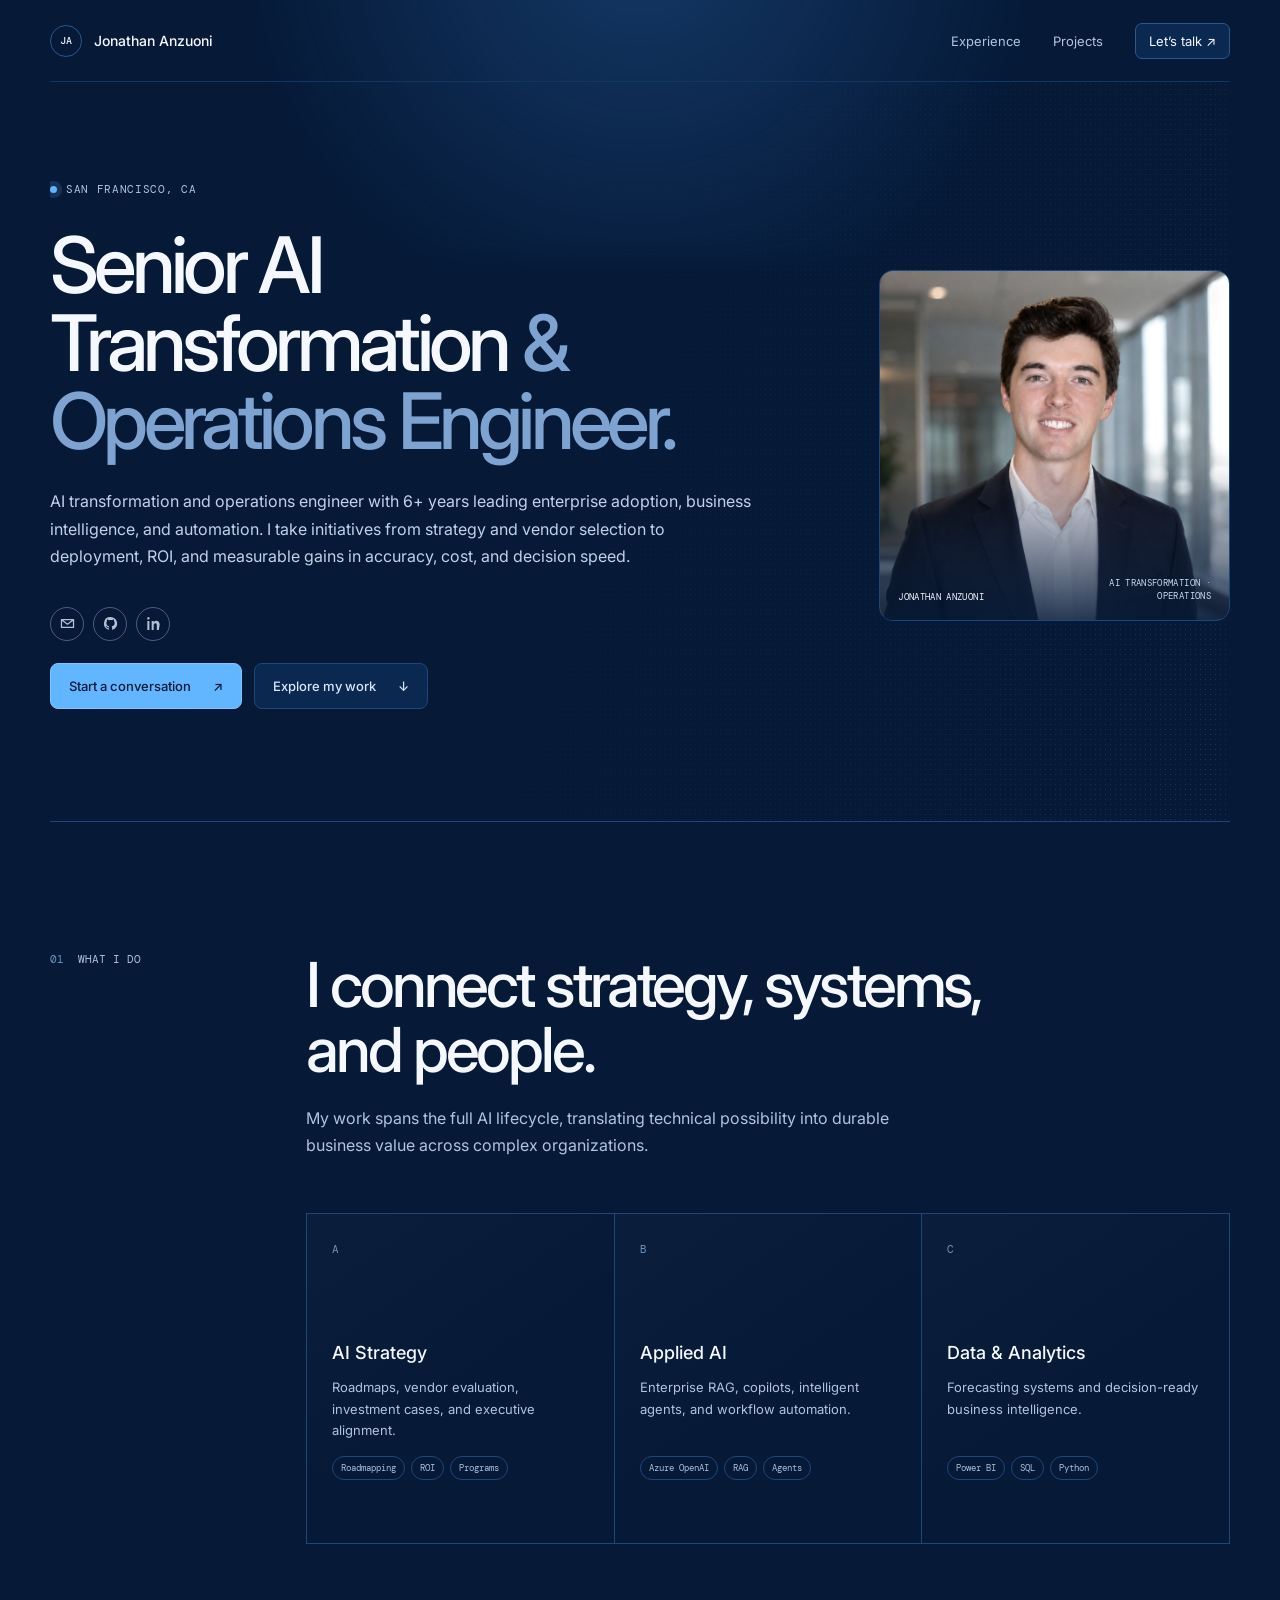
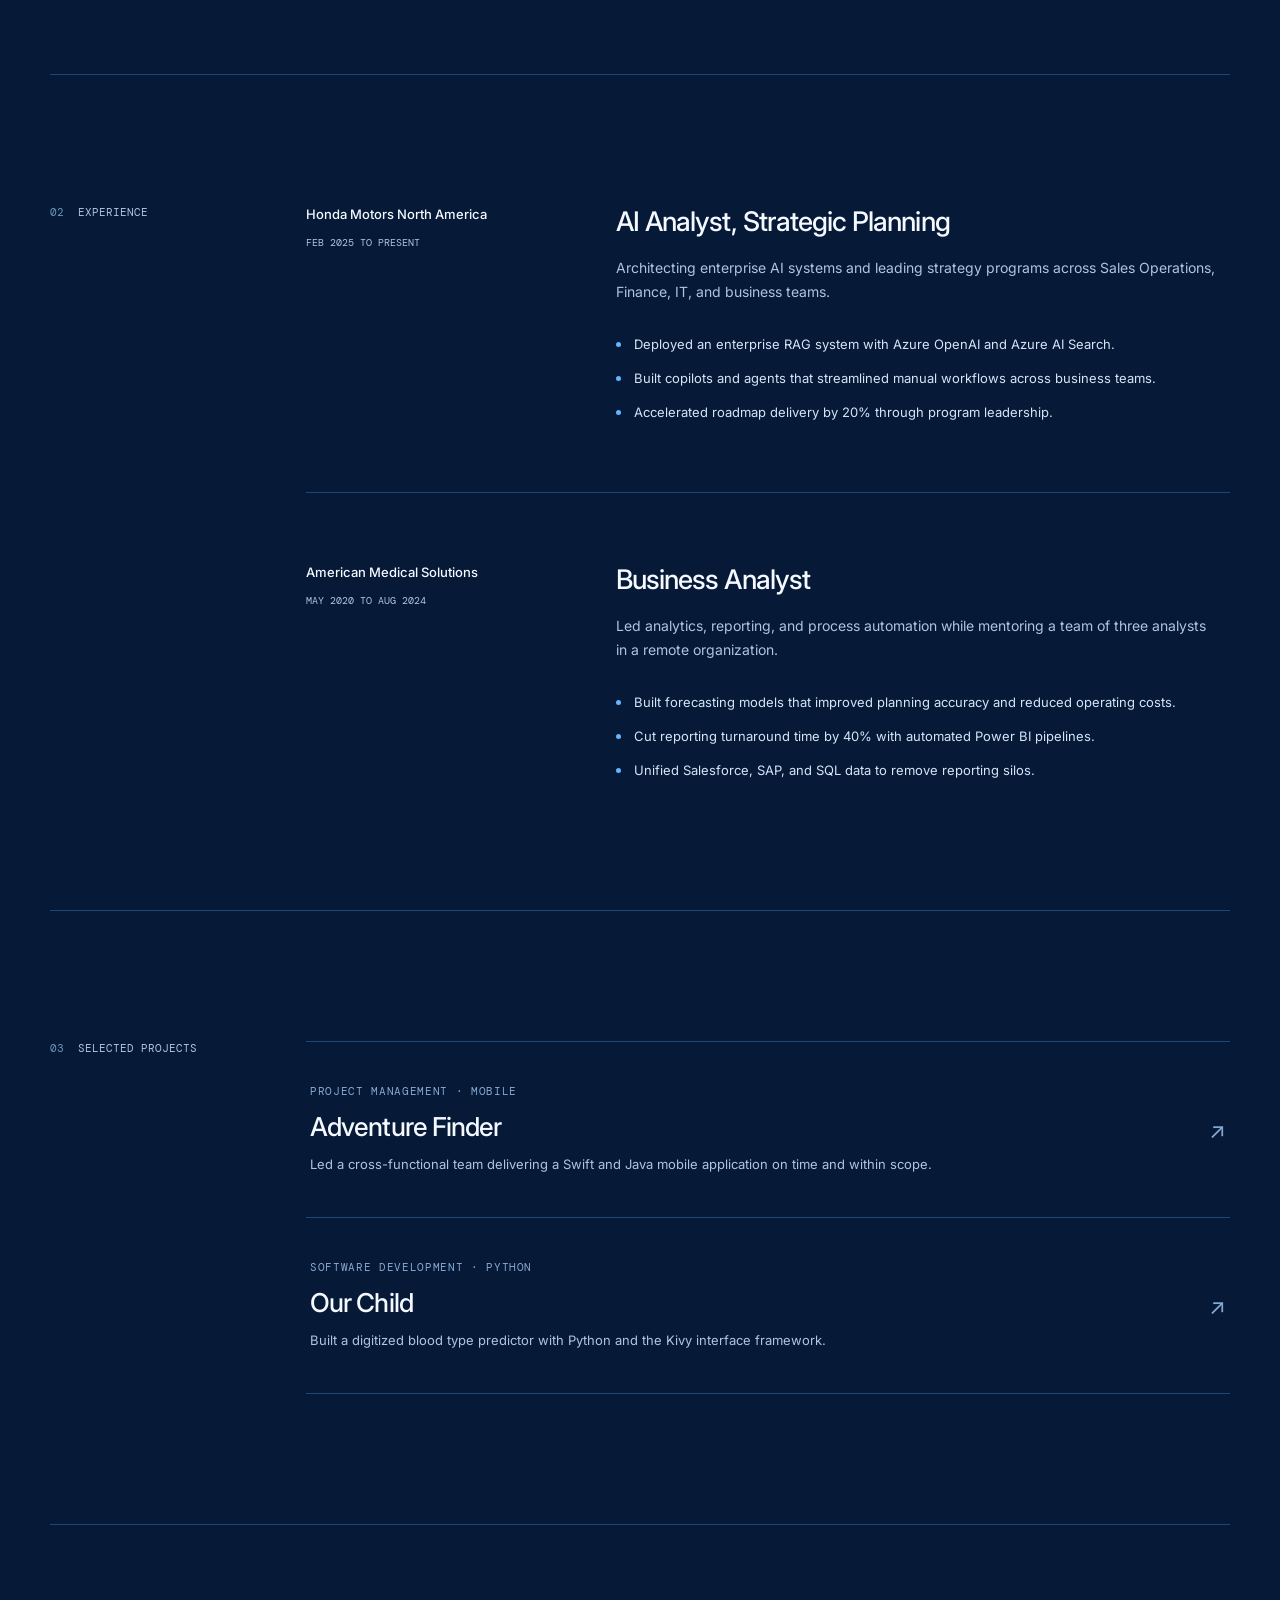
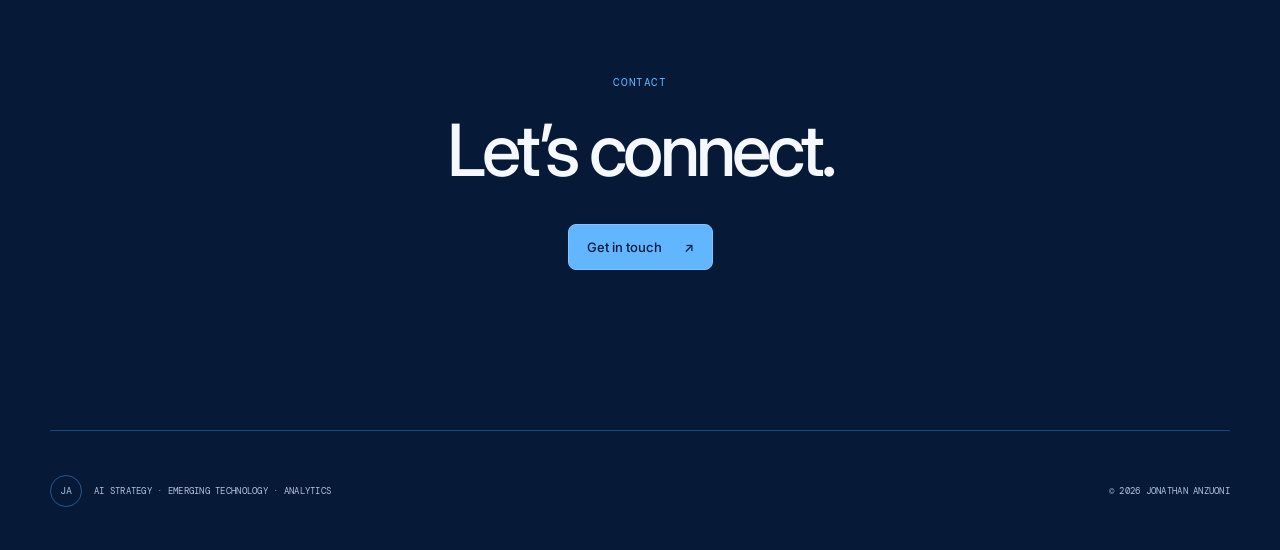
==== index.html @ 7c07b476 "Refine hero social link styling" ====
<!doctype html>
<html lang="en">
  <head>
    <meta charset="UTF-8" />
    <meta name="viewport" content="width=device-width, initial-scale=1.0" />
    <meta
      name="description"
      content="Jonathan Anzuoni is a Senior AI Transformation &amp; Operations Engineer driving enterprise AI adoption, business intelligence, and automation."
    />
    <meta name="theme-color" content="#061a38" />
    <meta property="og:title" content="Jonathan Anzuoni | AI Strategy &amp; Emerging Technology" />
    <meta
      property="og:description"
      content="Enterprise AI transformation, business intelligence, and automation leadership."
    />
    <meta property="og:type" content="website" />
    <title>Jonathan Anzuoni | AI Strategy &amp; Emerging Technology</title>
    <link rel="preconnect" href="https://fonts.googleapis.com" />
    <link rel="preconnect" href="https://fonts.gstatic.com" crossorigin />
    <link
      href="https://fonts.googleapis.com/css2?family=DM+Mono:wght@400;500&amp;family=Inter:wght@400;500;600&amp;display=swap"
      rel="stylesheet"
    />
    <link rel="stylesheet" href="styles.css" />
  </head>
  <body>
    <div class="page-glow" aria-hidden="true"></div>

    <header class="site-header">
      <a class="brand" href="#top" aria-label="Jonathan Anzuoni, home">
        <span class="brand-mark">JA</span>
        <span>Jonathan Anzuoni</span>
      </a>
      <nav aria-label="Primary navigation">
        <a href="#work">Experience</a>
        <a href="#projects">Projects</a>
        <a class="nav-cta" href="mailto:janzuoni1@gmail.com">Let’s talk <span>↗</span></a>
      </nav>
    </header>

    <main id="top">
      <section class="hero">
        <div class="hero-layout">
          <div class="hero-content">
            <div class="eyebrow">
              <span class="status-dot"></span>
              San Francisco, CA
            </div>
            <h1>Senior AI Transformation <span>&amp; Operations Engineer.</span></h1>
            <p class="hero-copy">
              AI transformation and operations engineer with 6+ years leading
              enterprise adoption, business intelligence, and automation. I take
              initiatives from strategy and vendor selection to deployment, ROI,
              and measurable gains in accuracy, cost, and decision speed.
            </p>
            <div class="hero-socials" aria-label="Contact and social links">
              <a href="mailto:janzuoni1@gmail.com" aria-label="Email Jonathan Anzuoni">
                <svg viewBox="0 0 24 24" aria-hidden="true"><path d="M3.5 6.5h17v11h-17zM4 7l8 6 8-6" /></svg>
              </a>
              <a href="https://github.com/sf9393" target="_blank" rel="noreferrer" aria-label="Jonathan Anzuoni on GitHub">
                <svg viewBox="0 0 24 24" aria-hidden="true"><path d="M12 2.8a9.2 9.2 0 0 0-2.9 17.93c.46.08.63-.2.63-.45v-1.76c-2.57.56-3.11-1.09-3.11-1.09-.42-1.07-1.03-1.35-1.03-1.35-.84-.58.06-.57.06-.57.93.07 1.42.96 1.42.96.83 1.42 2.17 1.01 2.7.77.08-.6.32-1.01.59-1.24-2.05-.23-4.21-1.03-4.21-4.57 0-1.01.36-1.84.95-2.49-.1-.23-.41-1.18.09-2.46 0 0 .77-.25 2.53.95A8.8 8.8 0 0 1 12 7.16c.78 0 1.56.1 2.29.31 1.75-1.2 2.52-.95 2.52-.95.5 1.28.19 2.23.1 2.46.59.65.94 1.48.94 2.49 0 3.55-2.16 4.33-4.22 4.56.33.29.63.86.63 1.74v2.58c0 .25.16.54.64.45A9.2 9.2 0 0 0 12 2.8Z" /></svg>
              </a>
              <a href="https://www.linkedin.com/in/jonathan-anzuoni" target="_blank" rel="noreferrer" aria-label="Jonathan Anzuoni on LinkedIn">
                <svg viewBox="0 0 24 24" aria-hidden="true"><path d="M6.2 8.4H3.3V21h2.9V8.4ZM4.75 3A1.75 1.75 0 1 0 4.8 6.5 1.75 1.75 0 0 0 4.75 3ZM20.7 13.78c0-3.8-2.02-5.57-4.72-5.57-2.18 0-3.16 1.2-3.7 2.04V8.4H9.4V21h2.88v-6.24c0-1.65.31-3.25 2.36-3.25 2.02 0 2.05 1.89 2.05 3.36V21h2.89l1.12-7.22Z" /></svg>
              </a>
            </div>
            <div class="hero-actions">
              <a class="button button-primary" href="mailto:janzuoni1@gmail.com">
                Start a conversation
                <span>↗</span>
              </a>
              <a class="button button-secondary" href="#work">Explore my work <span>↓</span></a>
            </div>
          </div>
          <figure class="hero-portrait">
            <img src="jonathan.png" alt="Jonathan Anzuoni" width="800" height="800" />
            <figcaption>
              <span>Jonathan Anzuoni</span>
              <span>AI Transformation · Operations</span>
            </figcaption>
          </figure>
        </div>
      </section>

      <section class="section capabilities" aria-labelledby="capabilities-title">
        <div class="section-label">
          <span>01</span>
          <p id="capabilities-title">What I do</p>
        </div>
        <div class="section-body">
          <h2>I connect strategy, systems, and people.</h2>
          <p class="section-intro">
            My work spans the full AI lifecycle, translating technical
            possibility into durable business value across complex organizations.
          </p>
          <div class="capability-grid">
            <article class="capability-card">
              <span class="card-index">A</span>
              <h3>AI Strategy</h3>
              <p>Roadmaps, vendor evaluation, investment cases, and executive alignment.</p>
              <div class="tag-row">
                <span>Roadmapping</span><span>ROI</span><span>Programs</span>
              </div>
            </article>
            <article class="capability-card">
              <span class="card-index">B</span>
              <h3>Applied AI</h3>
              <p>Enterprise RAG, copilots, intelligent agents, and workflow automation.</p>
              <div class="tag-row">
                <span>Azure OpenAI</span><span>RAG</span><span>Agents</span>
              </div>
            </article>
            <article class="capability-card">
              <span class="card-index">C</span>
              <h3>Data &amp; Analytics</h3>
              <p>Forecasting systems and decision-ready business intelligence.</p>
              <div class="tag-row">
                <span>Power BI</span><span>SQL</span><span>Python</span>
              </div>
            </article>
          </div>
        </div>
      </section>

      <section class="section experience" id="work" aria-labelledby="experience-title">
        <div class="section-label">
          <span>02</span>
          <p id="experience-title">Experience</p>
        </div>
        <div class="section-body">
          <div class="role">
            <div class="role-meta">
              <p class="company">Honda Motors North America</p>
              <p>Feb 2025 to Present</p>
            </div>
            <div class="role-details">
              <h2>AI Analyst, Strategic Planning</h2>
              <p>
                Architecting enterprise AI systems and leading strategy programs
                across Sales Operations, Finance, IT, and business teams.
              </p>
              <ul>
                <li>Deployed an enterprise RAG system with Azure OpenAI and Azure AI Search.</li>
                <li>Built copilots and agents that streamlined manual workflows across business teams.</li>
                <li>Accelerated roadmap delivery by 20% through program leadership.</li>
              </ul>
            </div>
          </div>
          <div class="role">
            <div class="role-meta">
              <p class="company">American Medical Solutions</p>
              <p>May 2020 to Aug 2024</p>
            </div>
            <div class="role-details">
              <h2>Business Analyst</h2>
              <p>
                Led analytics, reporting, and process automation while mentoring
                a team of three analysts in a remote organization.
              </p>
              <ul>
                <li>Built forecasting models that improved planning accuracy and reduced operating costs.</li>
                <li>Cut reporting turnaround time by 40% with automated Power BI pipelines.</li>
                <li>Unified Salesforce, SAP, and SQL data to remove reporting silos.</li>
              </ul>
            </div>
          </div>
        </div>
      </section>

      <section class="section projects" id="projects" aria-labelledby="projects-title">
        <div class="section-label">
          <span>03</span>
          <p id="projects-title">Selected projects</p>
        </div>
        <div class="section-body">
          <div class="project-list">
            <article class="project">
              <div>
                <p class="mono">Project management · Mobile</p>
                <h2>Adventure Finder</h2>
                <p>Led a cross-functional team delivering a Swift and Java mobile application on time and within scope.</p>
              </div>
              <span class="project-arrow" aria-hidden="true">↗</span>
            </article>
            <article class="project">
              <div>
                <p class="mono">Software development · Python</p>
                <h2>Our Child</h2>
                <p>Built a digitized blood type predictor with Python and the Kivy interface framework.</p>
              </div>
              <span class="project-arrow" aria-hidden="true">↗</span>
            </article>
          </div>
        </div>
      </section>

      <section class="cta-section">
        <p class="mono">Contact</p>
        <h2>Let’s connect.</h2>
        <a class="button button-primary" href="mailto:janzuoni1@gmail.com">
          Get in touch <span>↗</span>
        </a>
      </section>
    </main>

    <footer>
      <div>
        <span class="brand-mark">JA</span>
        <p>AI strategy · Emerging technology · Analytics</p>
      </div>
      <p>© <span id="year"></span> Jonathan Anzuoni</p>
    </footer>

    <script src="script.js"></script>
  </body>
</html>
---- styles.css ----
:root {
  color-scheme: dark;
  --background: #061a38;
  --surface: #0a2348;
  --surface-raised: #0d2b57;
  --line: #1d477b;
  --line-soft: #12365f;
  --text: #f5f9ff;
  --muted: #afc4df;
  --accent: #62b5ff;
  --accent-soft: rgba(98, 181, 255, 0.16);
  --page-width: 1180px;
}

* {
  box-sizing: border-box;
}

html {
  scroll-behavior: smooth;
}

body {
  margin: 0;
  background: var(--background);
  color: var(--text);
  font-family: "Inter", sans-serif;
  -webkit-font-smoothing: antialiased;
}

a {
  color: inherit;
  text-decoration: none;
}

p,
h1,
h2,
h3 {
  margin-top: 0;
}

.page-glow {
  position: absolute;
  top: -24rem;
  left: 50%;
  width: min(90vw, 1000px);
  height: 640px;
  transform: translateX(-50%);
  pointer-events: none;
  background: radial-gradient(circle, rgba(57, 137, 224, 0.28), transparent 67%);
  filter: blur(12px);
}

.site-header,
main,
footer {
  width: min(calc(100% - 48px), var(--page-width));
  margin-inline: auto;
}

.site-header {
  position: relative;
  z-index: 2;
  display: flex;
  align-items: center;
  justify-content: space-between;
  height: 82px;
  border-bottom: 1px solid var(--line-soft);
}

.brand,
footer > div {
  display: flex;
  align-items: center;
  gap: 12px;
}

.brand {
  font-size: 14px;
  font-weight: 500;
}

.brand-mark {
  display: grid;
  width: 32px;
  height: 32px;
  place-items: center;
  border: 1px solid #2a578c;
  border-radius: 50%;
  font-family: "DM Mono", monospace;
  font-size: 10px;
}

nav {
  display: flex;
  align-items: center;
  gap: 32px;
  color: var(--muted);
  font-size: 13px;
}

nav a {
  transition: color 180ms ease;
}

nav a:hover,
nav a:focus-visible {
  color: var(--text);
}

.nav-cta {
  padding: 9px 13px;
  border: 1px solid #2a578c;
  border-radius: 7px;
  color: var(--text);
  background: #0b2851;
}

.hero {
  position: relative;
  overflow: hidden;
  padding: 100px 0 112px;
  border-bottom: 1px solid var(--line);
}

.hero::before {
  position: absolute;
  inset: 0;
  background-image: radial-gradient(rgba(128, 194, 255, 0.46) 0.72px, transparent 0.9px);
  background-position: 18px 10px;
  background-size: 5px 5px;
  content: "";
  mask-image: linear-gradient(110deg, transparent 28%, rgba(0, 0, 0, 0.18) 50%, #000 100%);
  opacity: 0.34;
  pointer-events: none;
}

.hero-layout {
  position: relative;
  z-index: 1;
  display: grid;
  grid-template-columns: minmax(0, 1.45fr) minmax(300px, 0.7fr);
  align-items: center;
  gap: clamp(54px, 8vw, 118px);
}

.hero-content {
  min-width: 0;
}

.eyebrow,
.mono {
  font-family: "DM Mono", monospace;
  font-size: 11px;
  letter-spacing: 0.06em;
  text-transform: uppercase;
}

.eyebrow {
  display: flex;
  align-items: center;
  gap: 9px;
  margin-bottom: 30px;
  color: var(--muted);
}

.status-dot {
  width: 7px;
  height: 7px;
  border-radius: 50%;
  background: var(--accent);
  box-shadow: 0 0 0 5px var(--accent-soft);
}

.hero h1 {
  max-width: 760px;
  margin-bottom: 28px;
  font-size: clamp(48px, 6.3vw, 78px);
  font-weight: 500;
  line-height: 1;
  letter-spacing: -0.06em;
}

.hero h1 span {
  color: #7ea3d0;
}

.hero-copy {
  max-width: 710px;
  margin-bottom: 36px;
  color: #c1d2e8;
  font-size: 16px;
  line-height: 1.72;
}

.hero-actions {
  display: flex;
  flex-wrap: wrap;
  gap: 12px;
}

.hero-socials {
  display: flex;
  gap: 9px;
  margin: 6px 0 22px;
}

.hero-socials a {
  display: grid;
  width: 34px;
  height: 34px;
  place-items: center;
  border: 1px solid rgba(201, 222, 245, 0.34);
  border-radius: 50%;
  background: transparent;
  color: rgba(225, 239, 255, 0.78);
  transition: transform 180ms ease, border-color 180ms ease, background 180ms ease, color 180ms ease;
}

.hero-socials a:hover,
.hero-socials a:focus-visible {
  transform: translateY(-2px);
  border-color: #7fc4ff;
  background: #f5f9ff;
  color: #061a38;
}

.hero-socials svg {
  width: 17px;
  height: 17px;
  fill: currentColor;
}

.hero-socials a:first-child svg {
  fill: none;
  stroke: currentColor;
  stroke-linecap: round;
  stroke-linejoin: round;
  stroke-width: 1.8;
}

.button {
  display: inline-flex;
  min-height: 46px;
  align-items: center;
  justify-content: center;
  gap: 22px;
  padding: 0 18px;
  border: 1px solid var(--line);
  border-radius: 8px;
  font-size: 13px;
  font-weight: 500;
  transition: transform 180ms ease, border-color 180ms ease, background 180ms ease;
}

.button:hover,
.button:focus-visible {
  transform: translateY(-2px);
}

.button-primary {
  border-color: #7fc4ff;
  background: #62b5ff;
  color: #061a38;
}

.button-secondary {
  background: #0b2851;
  color: #d8e8fa;
}

.button-secondary:hover {
  border-color: #3d78b5;
}

.hero-portrait {
  position: relative;
  margin: 0;
  overflow: hidden;
  border: 1px solid var(--line);
  border-radius: 14px;
  background: var(--surface);
}

.hero-portrait::after {
  position: absolute;
  inset: 0;
  pointer-events: none;
  background: linear-gradient(to top, rgba(6, 26, 56, 0.86), transparent 45%);
  content: "";
}

.hero-portrait img {
  display: block;
  width: 100%;
  height: auto;
  filter: saturate(0.78) contrast(1.03);
}

.hero-portrait figcaption {
  position: absolute;
  z-index: 1;
  right: 18px;
  bottom: 17px;
  left: 18px;
  display: flex;
  align-items: flex-end;
  justify-content: space-between;
  gap: 16px;
  font-family: "DM Mono", monospace;
  font-size: 9px;
  letter-spacing: 0.04em;
  text-transform: uppercase;
}

.hero-portrait figcaption span:last-child {
  max-width: 130px;
  color: #c8daf0;
  line-height: 1.45;
  text-align: right;
}

.section {
  display: grid;
  grid-template-columns: 220px minmax(0, 1fr);
  gap: 36px;
  padding: 130px 0;
  border-bottom: 1px solid var(--line);
}

.section-label {
  display: flex;
  align-items: flex-start;
  gap: 14px;
  font-family: "DM Mono", monospace;
  font-size: 11px;
  text-transform: uppercase;
}

.section-label span {
  color: #6d94bf;
}

.section-label p {
  color: var(--muted);
}

.section-body > h2 {
  max-width: 750px;
  margin-bottom: 22px;
  font-size: clamp(36px, 5vw, 62px);
  font-weight: 500;
  line-height: 1.06;
  letter-spacing: -0.05em;
}

.section-intro {
  max-width: 650px;
  margin-bottom: 54px;
  color: var(--muted);
  font-size: 16px;
  line-height: 1.7;
}

.capability-grid {
  display: grid;
  grid-template-columns: repeat(3, 1fr);
  border-top: 1px solid var(--line);
  border-left: 1px solid var(--line);
}

.capability-card {
  min-height: 330px;
  padding: 28px 25px;
  border-right: 1px solid var(--line);
  border-bottom: 1px solid var(--line);
  background: linear-gradient(145deg, rgba(255,255,255,0.018), transparent 55%);
}

.card-index {
  display: block;
  margin-bottom: 86px;
  color: #6d94bf;
  font-family: "DM Mono", monospace;
  font-size: 11px;
}

.capability-card h3 {
  margin-bottom: 14px;
  font-size: 18px;
  font-weight: 500;
}

.capability-card p {
  min-height: 66px;
  color: var(--muted);
  font-size: 13px;
  line-height: 1.65;
}

.tag-row {
  display: flex;
  flex-wrap: wrap;
  gap: 6px;
}

.tag-row span {
  padding: 5px 8px;
  border: 1px solid var(--line);
  border-radius: 999px;
  color: #a9c1dc;
  font-family: "DM Mono", monospace;
  font-size: 9px;
}

.experience {
  padding-bottom: 60px;
}

.role {
  display: grid;
  grid-template-columns: 260px 1fr;
  gap: 50px;
  padding: 0 0 70px;
}

.role + .role {
  padding-top: 70px;
  border-top: 1px solid var(--line);
}

.role-meta p {
  margin-bottom: 10px;
  color: var(--muted);
  font-family: "DM Mono", monospace;
  font-size: 10px;
  line-height: 1.5;
  text-transform: uppercase;
}

.role-meta .company {
  color: var(--text);
  font-family: "Inter", sans-serif;
  font-size: 13px;
  font-weight: 500;
  text-transform: none;
}

.role-details h2 {
  margin-bottom: 18px;
  font-size: 27px;
  font-weight: 500;
  letter-spacing: -0.035em;
}

.role-details > p {
  max-width: 600px;
  color: var(--muted);
  font-size: 14px;
  line-height: 1.7;
}

.role-details ul {
  display: grid;
  gap: 14px;
  margin: 30px 0 0;
  padding: 0;
  list-style: none;
}

.role-details li {
  position: relative;
  padding-left: 18px;
  color: #d5e5f7;
  font-size: 13px;
  line-height: 1.55;
}

.role-details li::before {
  position: absolute;
  top: 8px;
  left: 0;
  width: 5px;
  height: 5px;
  border-radius: 50%;
  background: var(--accent);
  content: "";
}

.project-list {
  border-top: 1px solid var(--line);
}

.project {
  display: flex;
  align-items: center;
  justify-content: space-between;
  gap: 30px;
  padding: 42px 4px;
  border-bottom: 1px solid var(--line);
  transition: padding 180ms ease, background 180ms ease;
}

.project:hover {
  padding-inline: 18px;
  background: linear-gradient(90deg, rgba(98, 181, 255, 0.12), transparent);
}

.project .mono {
  margin-bottom: 13px;
  color: #85a9d1;
}

.project h2 {
  margin-bottom: 12px;
  font-size: 26px;
  font-weight: 500;
  letter-spacing: -0.035em;
}

.project p:last-child {
  max-width: 680px;
  margin-bottom: 0;
  color: var(--muted);
  font-size: 13px;
  line-height: 1.6;
}

.project-arrow {
  color: #85a9d1;
  font-size: 22px;
}

.cta-section {
  padding: 150px 0 160px;
  text-align: center;
}

.cta-section .mono {
  margin-bottom: 24px;
  color: var(--accent);
}

.cta-section h2 {
  max-width: 790px;
  margin: 0 auto 38px;
  font-size: clamp(42px, 6vw, 72px);
  font-weight: 500;
  line-height: 1.02;
  letter-spacing: -0.055em;
}

footer {
  display: flex;
  min-height: 120px;
  align-items: center;
  justify-content: space-between;
  border-top: 1px solid var(--line);
  color: var(--muted);
  font-family: "DM Mono", monospace;
  font-size: 9px;
  letter-spacing: 0.03em;
  text-transform: uppercase;
}

footer p {
  margin: 0;
}

@media (max-width: 900px) {
  .hero {
    padding-top: 88px;
  }

  .hero-layout {
    grid-template-columns: 1fr;
  }

  .hero-portrait {
    width: min(100%, 520px);
  }

  .section {
    grid-template-columns: 150px minmax(0, 1fr);
  }

  .capability-grid {
    grid-template-columns: 1fr;
  }

  .capability-card {
    min-height: 250px;
  }

  .card-index {
    margin-bottom: 42px;
  }

  .role {
    grid-template-columns: 1fr;
    gap: 24px;
  }
}

@media (max-width: 680px) {
  .site-header,
  main,
  footer {
    width: min(calc(100% - 32px), var(--page-width));
  }

  .site-header {
    height: 70px;
  }

  .brand > span:last-child,
  nav > a:not(.nav-cta) {
    display: none;
  }

  nav {
    gap: 0;
  }

  .hero {
    padding: 72px 0 82px;
  }

  .hero h1 {
    font-size: clamp(46px, 15vw, 68px);
  }

  .hero-copy {
    font-size: 16px;
  }

  .hero-actions {
    align-items: stretch;
    flex-direction: column;
  }

  .button {
    justify-content: space-between;
  }

  .hero-layout {
    gap: 56px;
  }

  .section {
    grid-template-columns: 1fr;
    gap: 48px;
    padding: 92px 0;
  }

  .section-body > h2 {
    font-size: 40px;
  }

  .role {
    padding-bottom: 54px;
  }

  .role + .role {
    padding-top: 54px;
  }

  .cta-section {
    padding: 110px 0;
  }

  footer {
    min-height: 150px;
    align-items: flex-start;
    flex-direction: column;
    justify-content: center;
    gap: 24px;
  }
}

@media (prefers-reduced-motion: reduce) {
  html {
    scroll-behavior: auto;
  }

  *,
  *::before,
  *::after {
    transition-duration: 0.01ms !important;
  }
}
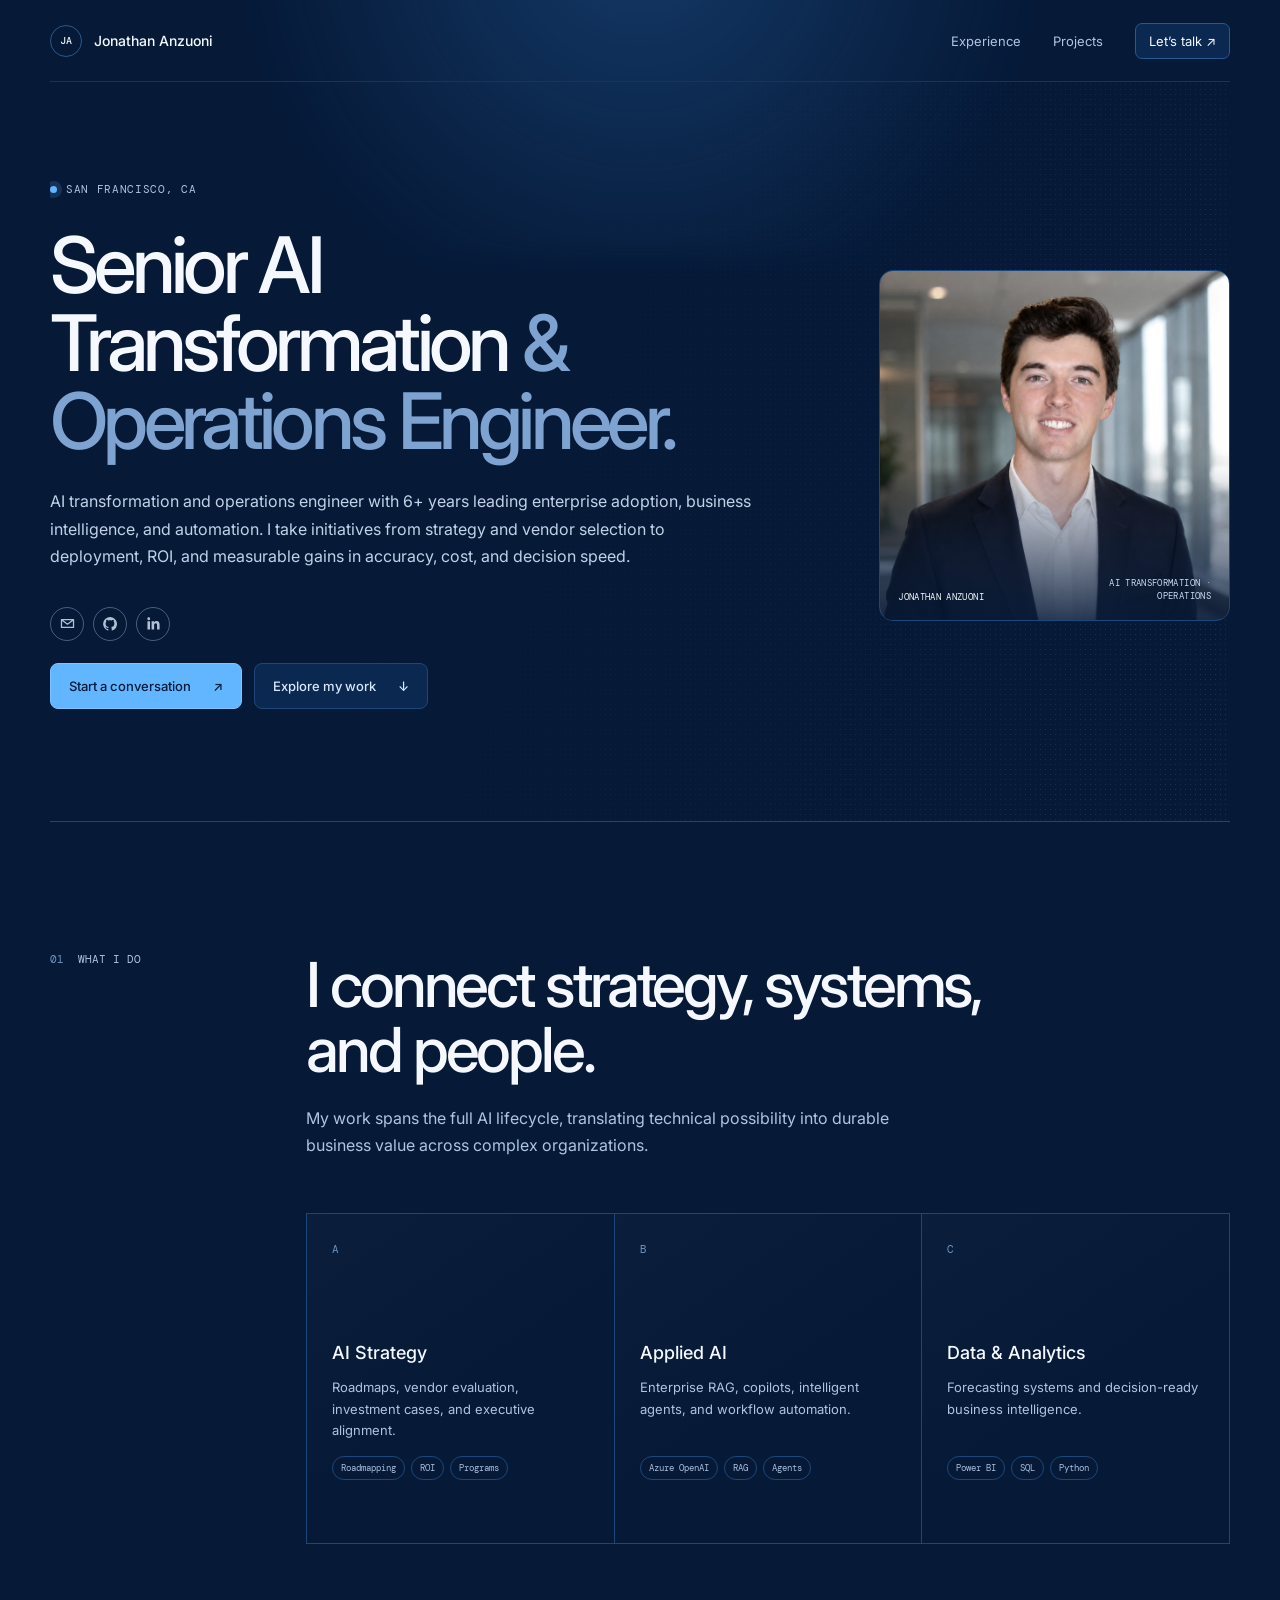
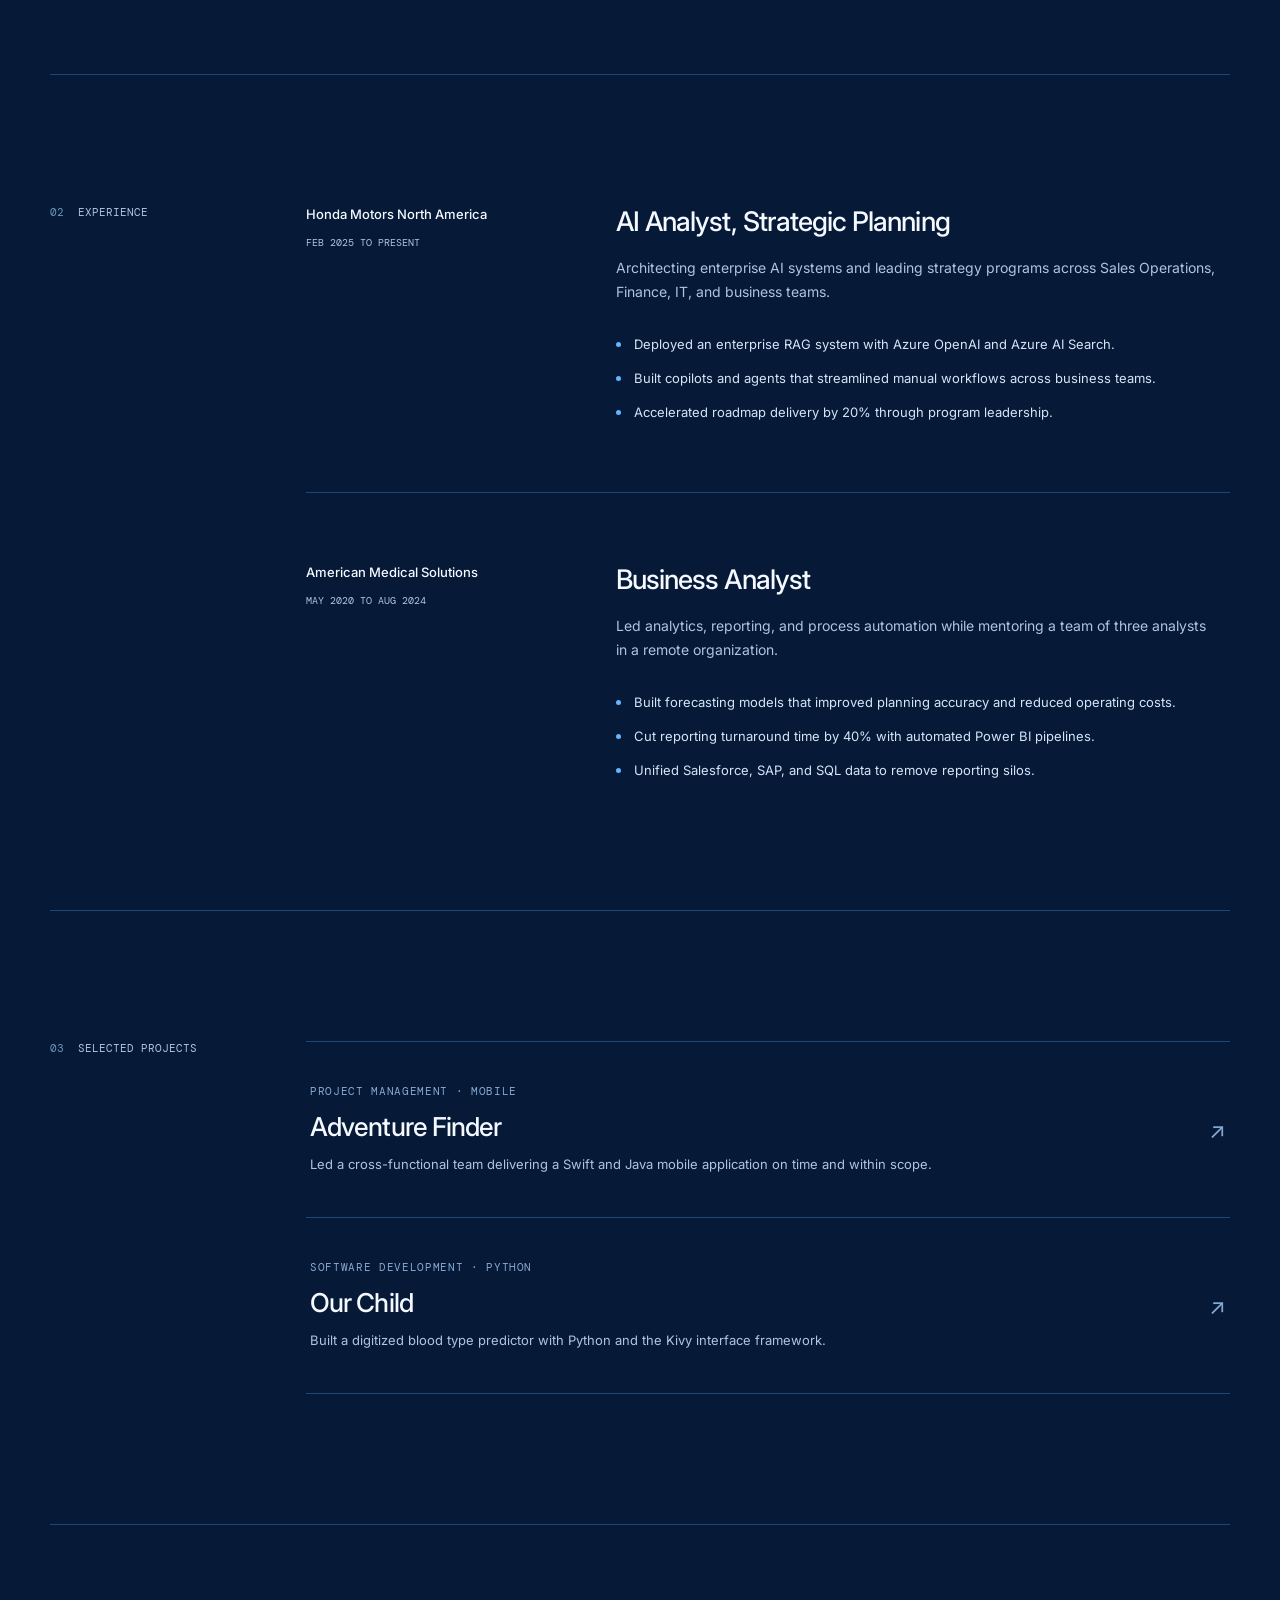
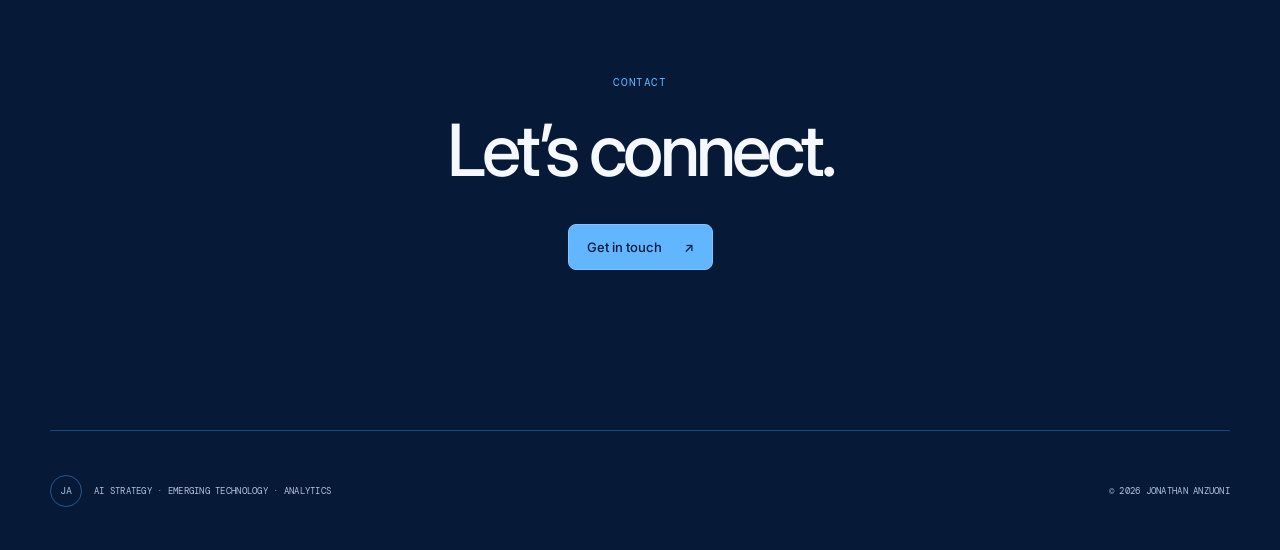
==== commit a66244de: "Add portrait favicon and refine social icons" ====
--- a/index.html
+++ b/index.html
@@ -8,13 +8,14 @@
       content="Jonathan Anzuoni is a Senior AI Transformation &amp; Operations Engineer driving enterprise AI adoption, business intelligence, and automation."
     />
     <meta name="theme-color" content="#061a38" />
-    <meta property="og:title" content="Jonathan Anzuoni | AI Strategy &amp; Emerging Technology" />
+    <meta property="og:title" content="Jonathan Anzuoni | AI Transformation &amp; Operations" />
     <meta
       property="og:description"
       content="Enterprise AI transformation, business intelligence, and automation leadership."
     />
     <meta property="og:type" content="website" />
-    <title>Jonathan Anzuoni | AI Strategy &amp; Emerging Technology</title>
+    <title>Jonathan Anzuoni | AI Transformation &amp; Operations</title>
+    <link rel="icon" type="image/png" href="favicon.png" />
     <link rel="preconnect" href="https://fonts.googleapis.com" />
     <link rel="preconnect" href="https://fonts.gstatic.com" crossorigin />
     <link
@@ -61,7 +62,7 @@
                 <svg viewBox="0 0 24 24" aria-hidden="true"><path d="M12 2.8a9.2 9.2 0 0 0-2.9 17.93c.46.08.63-.2.63-.45v-1.76c-2.57.56-3.11-1.09-3.11-1.09-.42-1.07-1.03-1.35-1.03-1.35-.84-.58.06-.57.06-.57.93.07 1.42.96 1.42.96.83 1.42 2.17 1.01 2.7.77.08-.6.32-1.01.59-1.24-2.05-.23-4.21-1.03-4.21-4.57 0-1.01.36-1.84.95-2.49-.1-.23-.41-1.18.09-2.46 0 0 .77-.25 2.53.95A8.8 8.8 0 0 1 12 7.16c.78 0 1.56.1 2.29.31 1.75-1.2 2.52-.95 2.52-.95.5 1.28.19 2.23.1 2.46.59.65.94 1.48.94 2.49 0 3.55-2.16 4.33-4.22 4.56.33.29.63.86.63 1.74v2.58c0 .25.16.54.64.45A9.2 9.2 0 0 0 12 2.8Z" /></svg>
               </a>
               <a href="https://www.linkedin.com/in/jonathan-anzuoni" target="_blank" rel="noreferrer" aria-label="Jonathan Anzuoni on LinkedIn">
-                <svg viewBox="0 0 24 24" aria-hidden="true"><path d="M6.2 8.4H3.3V21h2.9V8.4ZM4.75 3A1.75 1.75 0 1 0 4.8 6.5 1.75 1.75 0 0 0 4.75 3ZM20.7 13.78c0-3.8-2.02-5.57-4.72-5.57-2.18 0-3.16 1.2-3.7 2.04V8.4H9.4V21h2.88v-6.24c0-1.65.31-3.25 2.36-3.25 2.02 0 2.05 1.89 2.05 3.36V21h2.89l1.12-7.22Z" /></svg>
+                <svg viewBox="0 0 24 24" aria-hidden="true"><path d="M5.3 3.3a2 2 0 1 0 0 4 2 2 0 0 0 0-4ZM3.5 8.8v11.7h3.6V8.8H3.5Zm5.8 0v11.7h3.6v-5.8c0-1.54.3-3.03 2.21-3.03 1.89 0 1.91 1.77 1.91 3.13v5.7h3.6v-6.42c0-3.15-.68-5.57-4.36-5.57-1.77 0-2.96.97-3.45 1.89h-.05V8.8H9.3Z" /></svg>
               </a>
             </div>
             <div class="hero-actions">
--- a/styles.css
+++ b/styles.css
@@ -227,9 +227,16 @@
 }
 
 .hero-socials svg {
+  display: block;
   width: 17px;
   height: 17px;
+  flex: none;
   fill: currentColor;
+}
+
+.hero-socials a:nth-child(2) svg {
+  width: 18px;
+  height: 18px;
 }
 
 .hero-socials a:first-child svg {
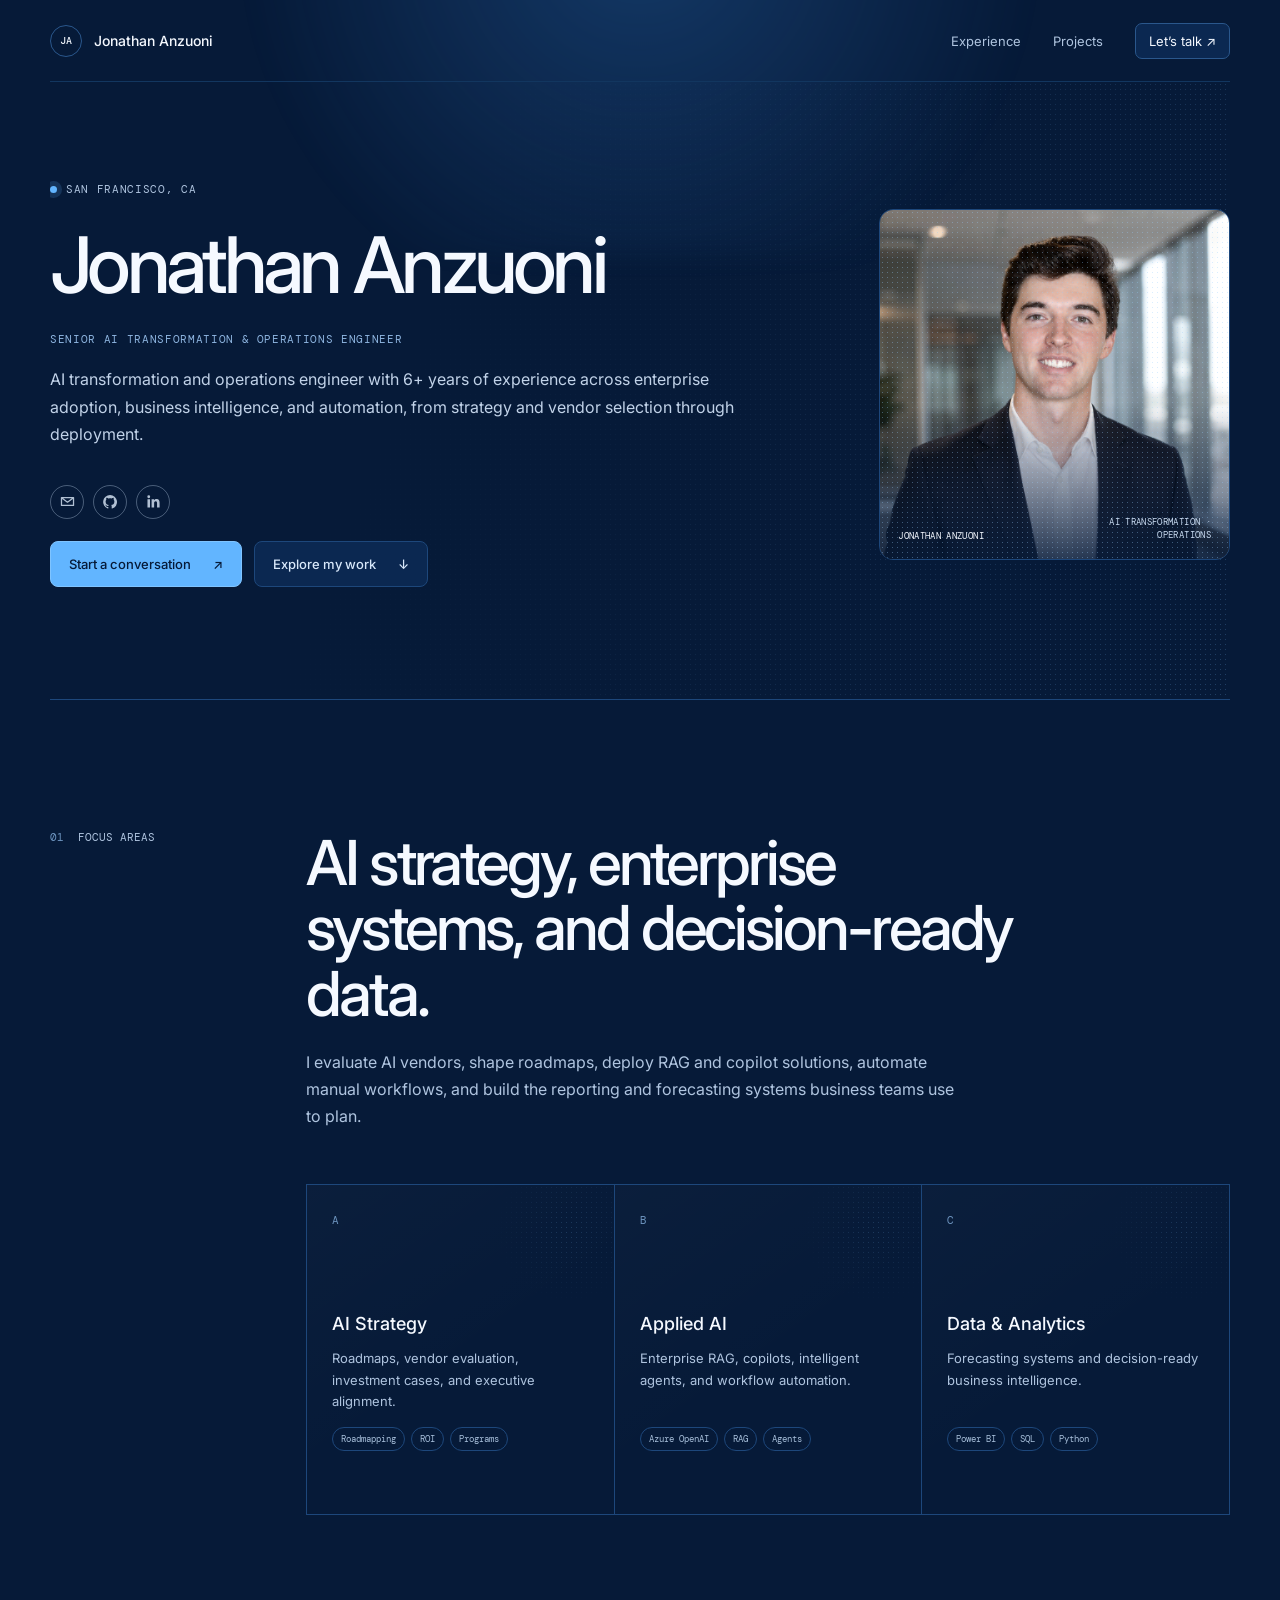
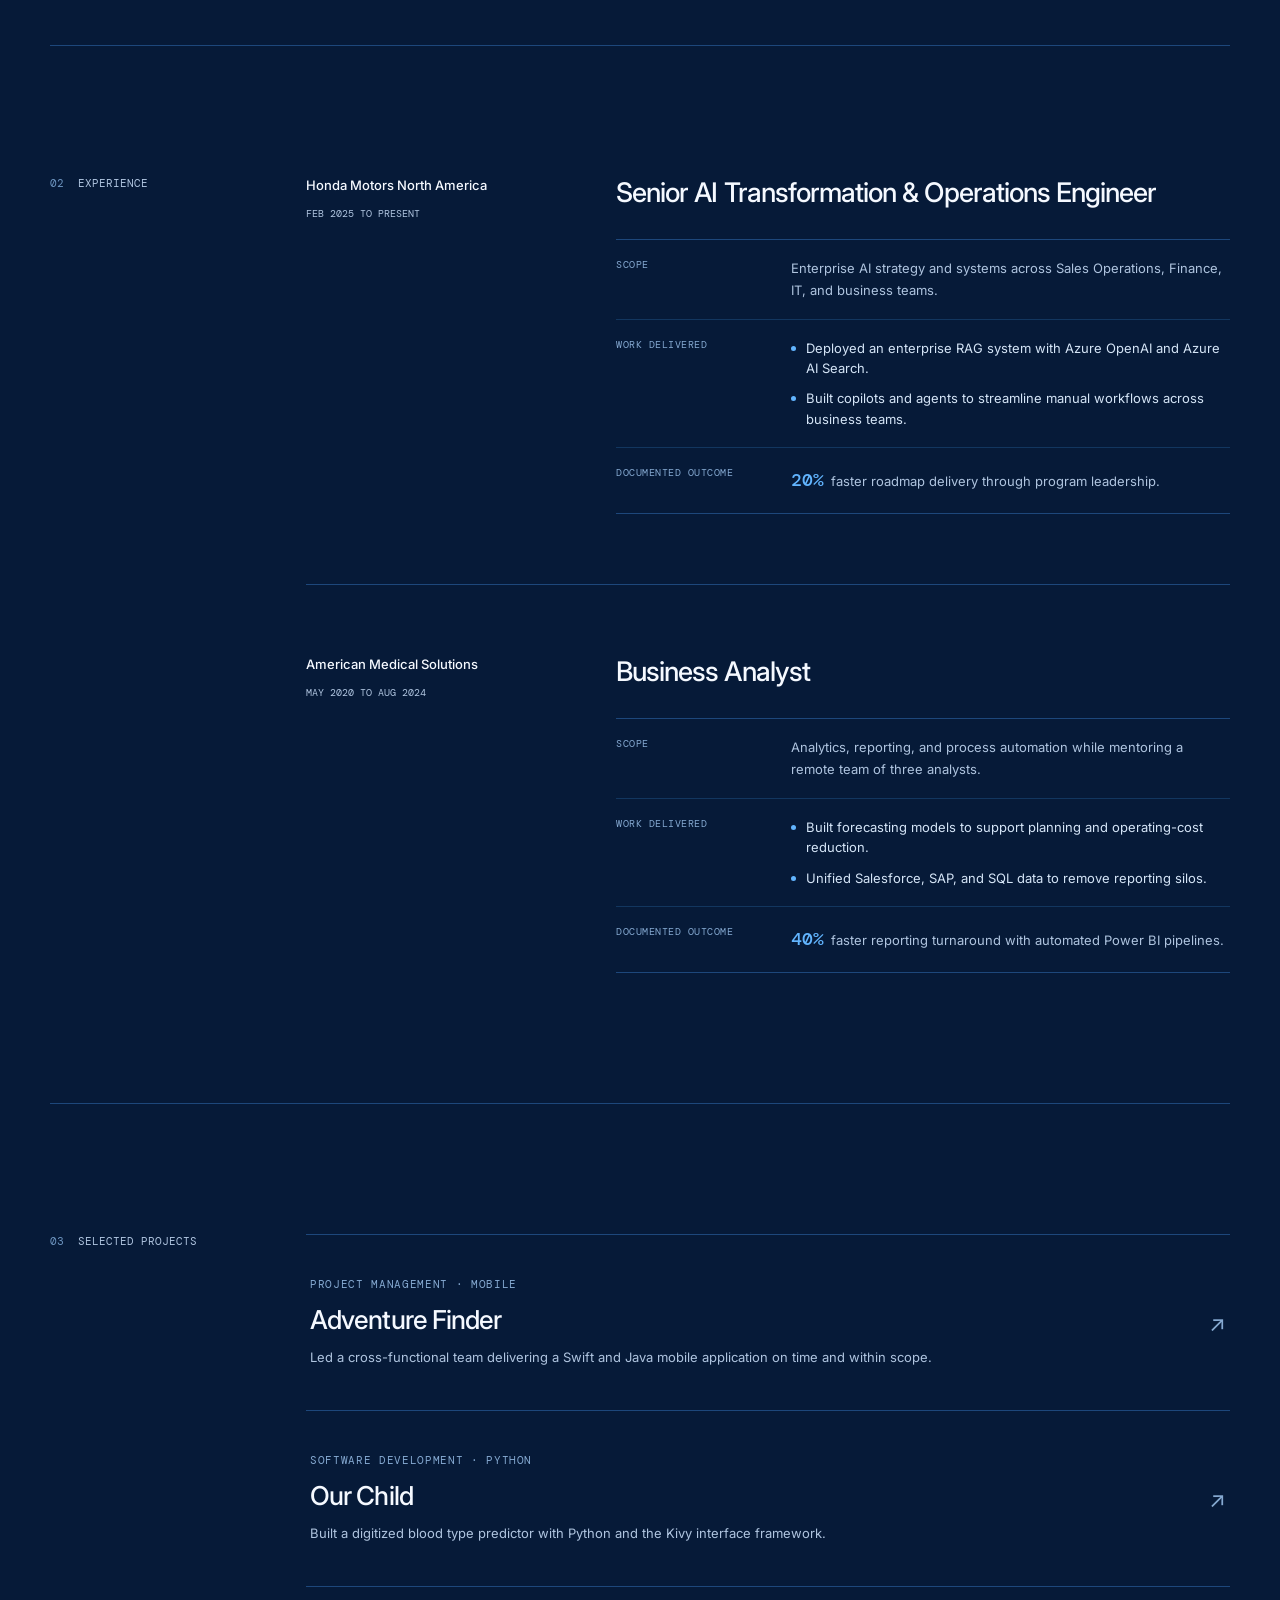
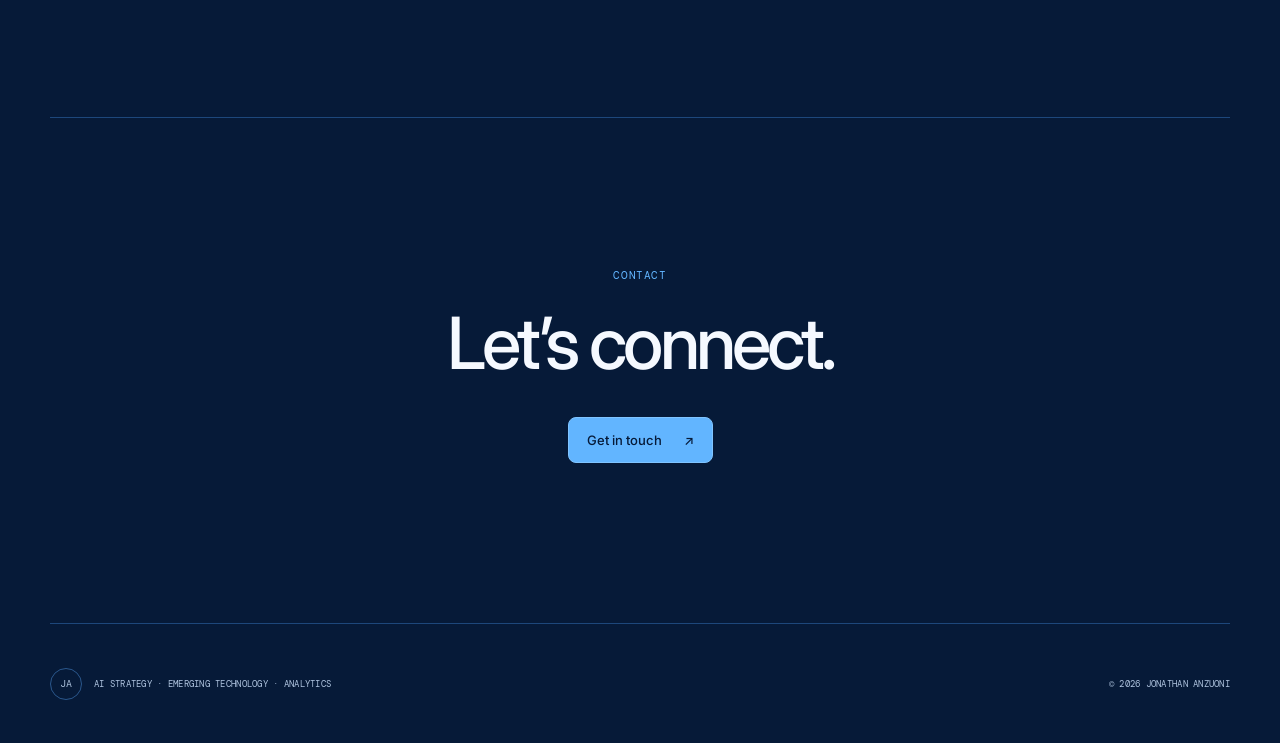
==== commit cb73b0a8: "Refine portfolio positioning and experience" ====
--- a/index.html
+++ b/index.html
@@ -47,12 +47,12 @@
               <span class="status-dot"></span>
               San Francisco, CA
             </div>
-            <h1>Senior AI Transformation <span>&amp; Operations Engineer.</span></h1>
+            <h1>Jonathan Anzuoni</h1>
+            <p class="formal-title">Senior AI Transformation &amp; Operations Engineer</p>
             <p class="hero-copy">
-              AI transformation and operations engineer with 6+ years leading
-              enterprise adoption, business intelligence, and automation. I take
-              initiatives from strategy and vendor selection to deployment, ROI,
-              and measurable gains in accuracy, cost, and decision speed.
+              AI transformation and operations engineer with 6+ years of
+              experience across enterprise adoption, business intelligence, and
+              automation, from strategy and vendor selection through deployment.
             </p>
             <div class="hero-socials" aria-label="Contact and social links">
               <a href="mailto:janzuoni1@gmail.com" aria-label="Email Jonathan Anzuoni">
@@ -86,13 +86,14 @@
       <section class="section capabilities" aria-labelledby="capabilities-title">
         <div class="section-label">
           <span>01</span>
-          <p id="capabilities-title">What I do</p>
+          <p id="capabilities-title">Focus areas</p>
         </div>
         <div class="section-body">
-          <h2>I connect strategy, systems, and people.</h2>
+          <h2>AI strategy, enterprise systems, and decision-ready data.</h2>
           <p class="section-intro">
-            My work spans the full AI lifecycle, translating technical
-            possibility into durable business value across complex organizations.
+            I evaluate AI vendors, shape roadmaps, deploy RAG and copilot
+            solutions, automate manual workflows, and build the reporting and
+            forecasting systems business teams use to plan.
           </p>
           <div class="capability-grid">
             <article class="capability-card">
@@ -135,16 +136,24 @@
               <p>Feb 2025 to Present</p>
             </div>
             <div class="role-details">
-              <h2>AI Analyst, Strategic Planning</h2>
-              <p>
-                Architecting enterprise AI systems and leading strategy programs
-                across Sales Operations, Finance, IT, and business teams.
-              </p>
-              <ul>
-                <li>Deployed an enterprise RAG system with Azure OpenAI and Azure AI Search.</li>
-                <li>Built copilots and agents that streamlined manual workflows across business teams.</li>
-                <li>Accelerated roadmap delivery by 20% through program leadership.</li>
-              </ul>
+              <h2>Senior AI Transformation &amp; Operations Engineer</h2>
+              <div class="case-study">
+                <div>
+                  <p class="case-label">Scope</p>
+                  <p>Enterprise AI strategy and systems across Sales Operations, Finance, IT, and business teams.</p>
+                </div>
+                <div>
+                  <p class="case-label">Work delivered</p>
+                  <ul>
+                    <li>Deployed an enterprise RAG system with Azure OpenAI and Azure AI Search.</li>
+                    <li>Built copilots and agents to streamline manual workflows across business teams.</li>
+                  </ul>
+                </div>
+                <div class="case-result">
+                  <p class="case-label">Documented outcome</p>
+                  <p><strong>20%</strong> faster roadmap delivery through program leadership.</p>
+                </div>
+              </div>
             </div>
           </div>
           <div class="role">
@@ -154,15 +163,23 @@
             </div>
             <div class="role-details">
               <h2>Business Analyst</h2>
-              <p>
-                Led analytics, reporting, and process automation while mentoring
-                a team of three analysts in a remote organization.
-              </p>
-              <ul>
-                <li>Built forecasting models that improved planning accuracy and reduced operating costs.</li>
-                <li>Cut reporting turnaround time by 40% with automated Power BI pipelines.</li>
-                <li>Unified Salesforce, SAP, and SQL data to remove reporting silos.</li>
-              </ul>
+              <div class="case-study">
+                <div>
+                  <p class="case-label">Scope</p>
+                  <p>Analytics, reporting, and process automation while mentoring a remote team of three analysts.</p>
+                </div>
+                <div>
+                  <p class="case-label">Work delivered</p>
+                  <ul>
+                    <li>Built forecasting models to support planning and operating-cost reduction.</li>
+                    <li>Unified Salesforce, SAP, and SQL data to remove reporting silos.</li>
+                  </ul>
+                </div>
+                <div class="case-result">
+                  <p class="case-label">Documented outcome</p>
+                  <p><strong>40%</strong> faster reporting turnaround with automated Power BI pipelines.</p>
+                </div>
+              </div>
             </div>
           </div>
         </div>
@@ -175,22 +192,22 @@
         </div>
         <div class="section-body">
           <div class="project-list">
-            <article class="project">
+            <a class="project" href="https://github.com/sf9393" target="_blank" rel="noreferrer" aria-label="View Jonathan Anzuoni's GitHub profile">
               <div>
                 <p class="mono">Project management · Mobile</p>
                 <h2>Adventure Finder</h2>
                 <p>Led a cross-functional team delivering a Swift and Java mobile application on time and within scope.</p>
               </div>
               <span class="project-arrow" aria-hidden="true">↗</span>
-            </article>
-            <article class="project">
+            </a>
+            <a class="project" href="https://github.com/sf9393" target="_blank" rel="noreferrer" aria-label="View Jonathan Anzuoni's GitHub profile">
               <div>
                 <p class="mono">Software development · Python</p>
                 <h2>Our Child</h2>
                 <p>Built a digitized blood type predictor with Python and the Kivy interface framework.</p>
               </div>
               <span class="project-arrow" aria-hidden="true">↗</span>
-            </article>
+            </a>
           </div>
         </div>
       </section>
--- a/styles.css
+++ b/styles.css
@@ -132,7 +132,7 @@
   background-size: 5px 5px;
   content: "";
   mask-image: linear-gradient(110deg, transparent 28%, rgba(0, 0, 0, 0.18) 50%, #000 100%);
-  opacity: 0.34;
+  opacity: 0.48;
   pointer-events: none;
 }
 
@@ -184,6 +184,15 @@
 
 .hero h1 span {
   color: #7ea3d0;
+}
+
+.formal-title {
+  margin-bottom: 20px;
+  color: #8eb5e0;
+  font-family: "DM Mono", monospace;
+  font-size: 11px;
+  letter-spacing: 0.06em;
+  text-transform: uppercase;
 }
 
 .hero-copy {
@@ -294,7 +303,9 @@
   position: absolute;
   inset: 0;
   pointer-events: none;
-  background: linear-gradient(to top, rgba(6, 26, 56, 0.86), transparent 45%);
+  background:
+    radial-gradient(rgba(150, 205, 255, 0.36) 0.65px, transparent 0.9px) 0 0 / 5px 5px,
+    linear-gradient(to top, rgba(6, 26, 56, 0.86), transparent 45%);
   content: "";
 }
 
@@ -378,11 +389,32 @@
 }
 
 .capability-card {
+  position: relative;
   min-height: 330px;
+  overflow: hidden;
   padding: 28px 25px;
   border-right: 1px solid var(--line);
   border-bottom: 1px solid var(--line);
   background: linear-gradient(145deg, rgba(255,255,255,0.018), transparent 55%);
+}
+
+.capability-card::before {
+  position: absolute;
+  top: -30px;
+  right: -30px;
+  width: 150px;
+  height: 150px;
+  background-image: radial-gradient(rgba(128, 194, 255, 0.45) 0.72px, transparent 0.9px);
+  background-size: 5px 5px;
+  content: "";
+  mask-image: radial-gradient(circle, #000 0%, transparent 70%);
+  opacity: 0.42;
+  pointer-events: none;
+}
+
+.capability-card > * {
+  position: relative;
+  z-index: 1;
 }
 
 .card-index {
@@ -468,23 +500,56 @@
   line-height: 1.7;
 }
 
-.role-details ul {
+.case-study {
   display: grid;
-  gap: 14px;
+  gap: 0;
   margin: 30px 0 0;
+  border-top: 1px solid var(--line);
+}
+
+.case-study > div {
+  display: grid;
+  grid-template-columns: 155px minmax(0, 1fr);
+  gap: 20px;
+  padding: 18px 0;
+  border-bottom: 1px solid var(--line-soft);
+}
+
+.case-study p {
+  max-width: 570px;
+  margin: 0;
+  color: var(--muted);
+  font-size: 13px;
+  line-height: 1.65;
+}
+
+.case-study .case-label {
+  color: #84a8d0;
+  font-family: "DM Mono", monospace;
+  font-size: 10px;
+  letter-spacing: 0.05em;
+  line-height: 1.45;
+  text-transform: uppercase;
+}
+
+.case-study ul {
+  display: grid;
+  gap: 10px;
+  max-width: 620px;
+  margin: 0;
   padding: 0;
   list-style: none;
 }
 
-.role-details li {
+.case-study li {
   position: relative;
-  padding-left: 18px;
+  padding-left: 15px;
   color: #d5e5f7;
   font-size: 13px;
   line-height: 1.55;
 }
 
-.role-details li::before {
+.case-study li::before {
   position: absolute;
   top: 8px;
   left: 0;
@@ -495,6 +560,18 @@
   content: "";
 }
 
+.case-study .case-result {
+  border-bottom-color: var(--line);
+}
+
+.case-result strong {
+  margin-right: 3px;
+  color: var(--accent);
+  font-family: "DM Mono", monospace;
+  font-size: 18px;
+  font-weight: 500;
+}
+
 .project-list {
   border-top: 1px solid var(--line);
 }
@@ -506,12 +583,19 @@
   gap: 30px;
   padding: 42px 4px;
   border-bottom: 1px solid var(--line);
+  cursor: pointer;
   transition: padding 180ms ease, background 180ms ease;
 }
 
-.project:hover {
+.project:hover,
+.project:focus-visible {
   padding-inline: 18px;
   background: linear-gradient(90deg, rgba(98, 181, 255, 0.12), transparent);
+}
+
+.project:focus-visible {
+  outline: 1px solid var(--accent);
+  outline-offset: 4px;
 }
 
 .project .mono {
@@ -607,6 +691,11 @@
   .role {
     grid-template-columns: 1fr;
     gap: 24px;
+  }
+
+  .case-study > div {
+    grid-template-columns: 1fr;
+    gap: 8px;
   }
 }
 
@@ -631,15 +720,45 @@
   }
 
   .hero {
-    padding: 72px 0 82px;
+    padding: 58px 0 72px;
+  }
+
+  .hero::before {
+    background-size: 4px 4px;
+    mask-image: linear-gradient(145deg, transparent 38%, rgba(0, 0, 0, 0.18) 72%, #000 100%);
+    opacity: 0.3;
   }
 
   .hero h1 {
-    font-size: clamp(46px, 15vw, 68px);
+    font-size: clamp(40px, 12vw, 52px);
+    line-height: 1.03;
+    letter-spacing: -0.055em;
   }
 
   .hero-copy {
-    font-size: 16px;
+    margin-bottom: 28px;
+    font-size: 15px;
+    line-height: 1.65;
+  }
+
+  .hero-socials {
+    gap: 10px;
+    margin: 0 0 20px;
+  }
+
+  .hero-socials a {
+    width: 44px;
+    height: 44px;
+  }
+
+  .hero-socials svg {
+    width: 18px;
+    height: 18px;
+  }
+
+  .hero-socials a:nth-child(2) svg {
+    width: 19px;
+    height: 19px;
   }
 
   .hero-actions {
@@ -648,11 +767,22 @@
   }
 
   .button {
+    min-height: 50px;
     justify-content: space-between;
   }
 
   .hero-layout {
-    gap: 56px;
+    gap: 42px;
+  }
+
+  .hero-portrait {
+    border-radius: 12px;
+  }
+
+  .hero-portrait figcaption {
+    right: 14px;
+    bottom: 14px;
+    left: 14px;
   }
 
   .section {
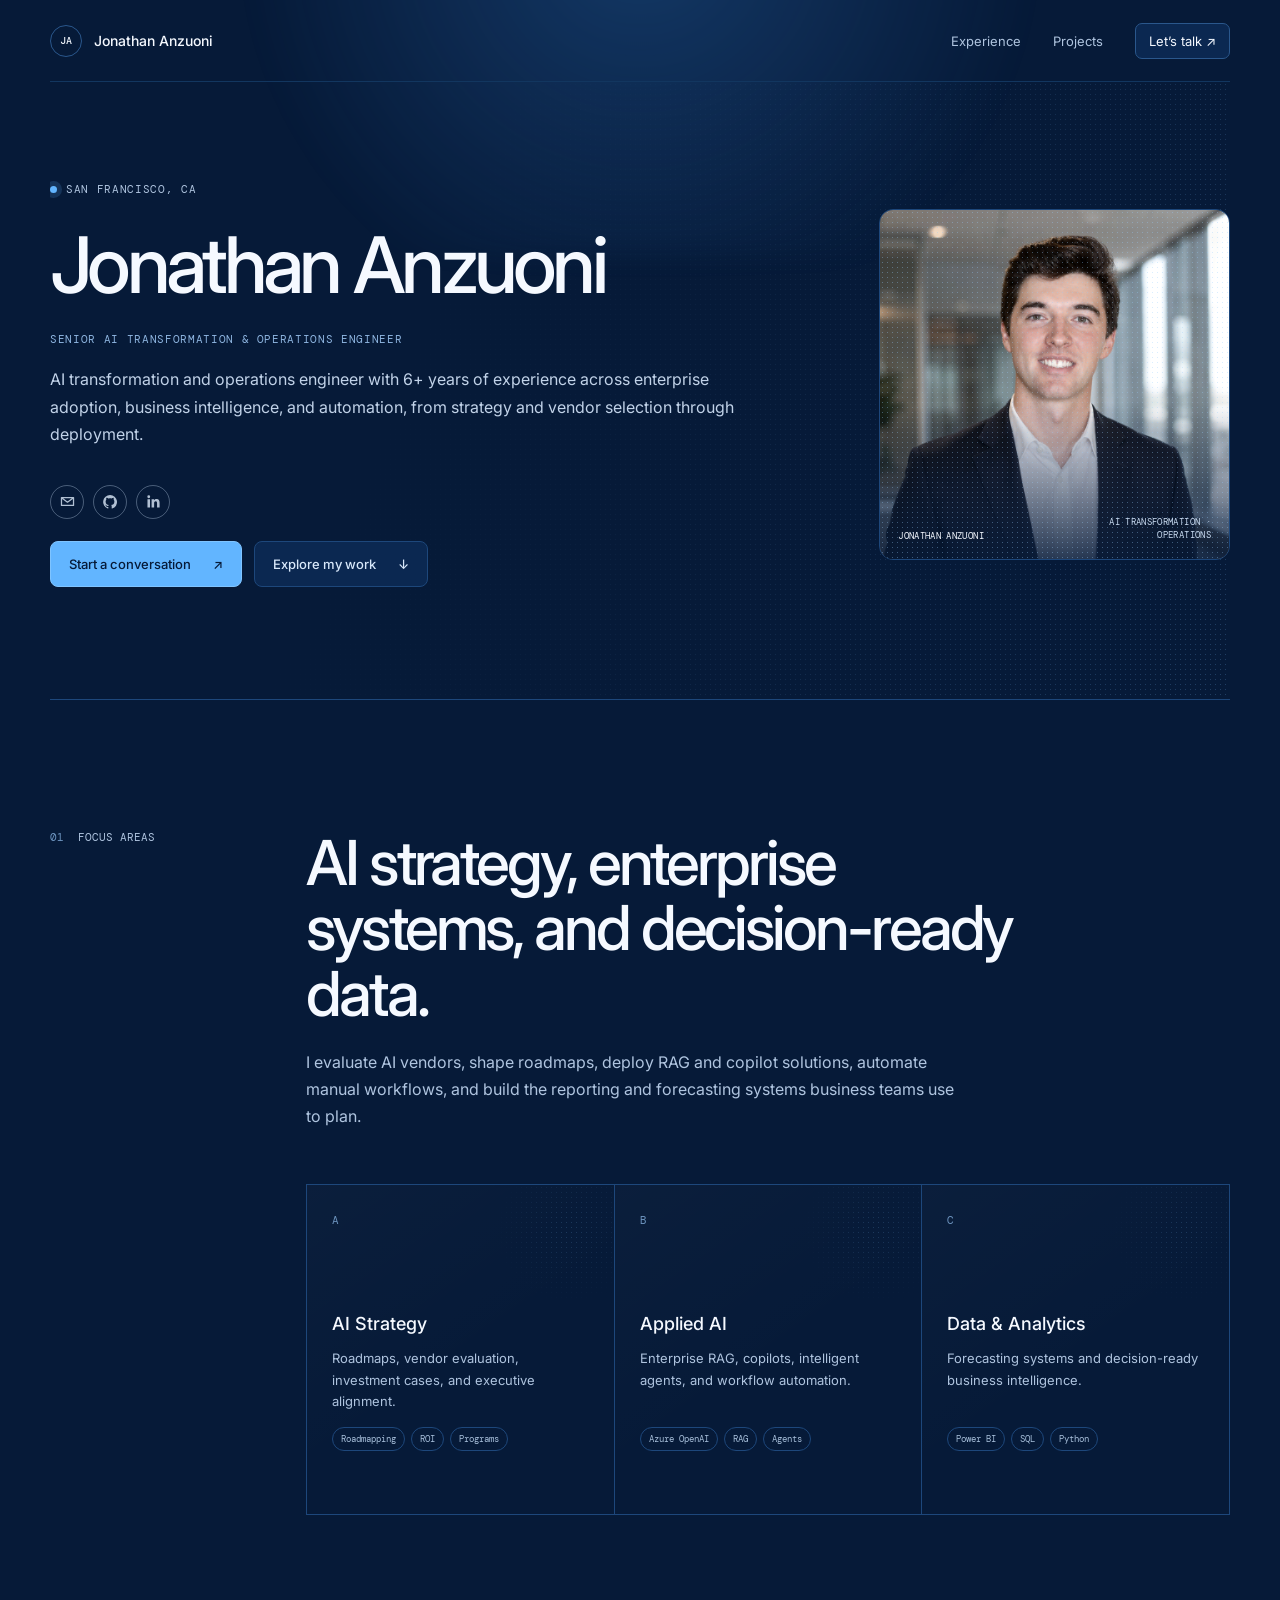
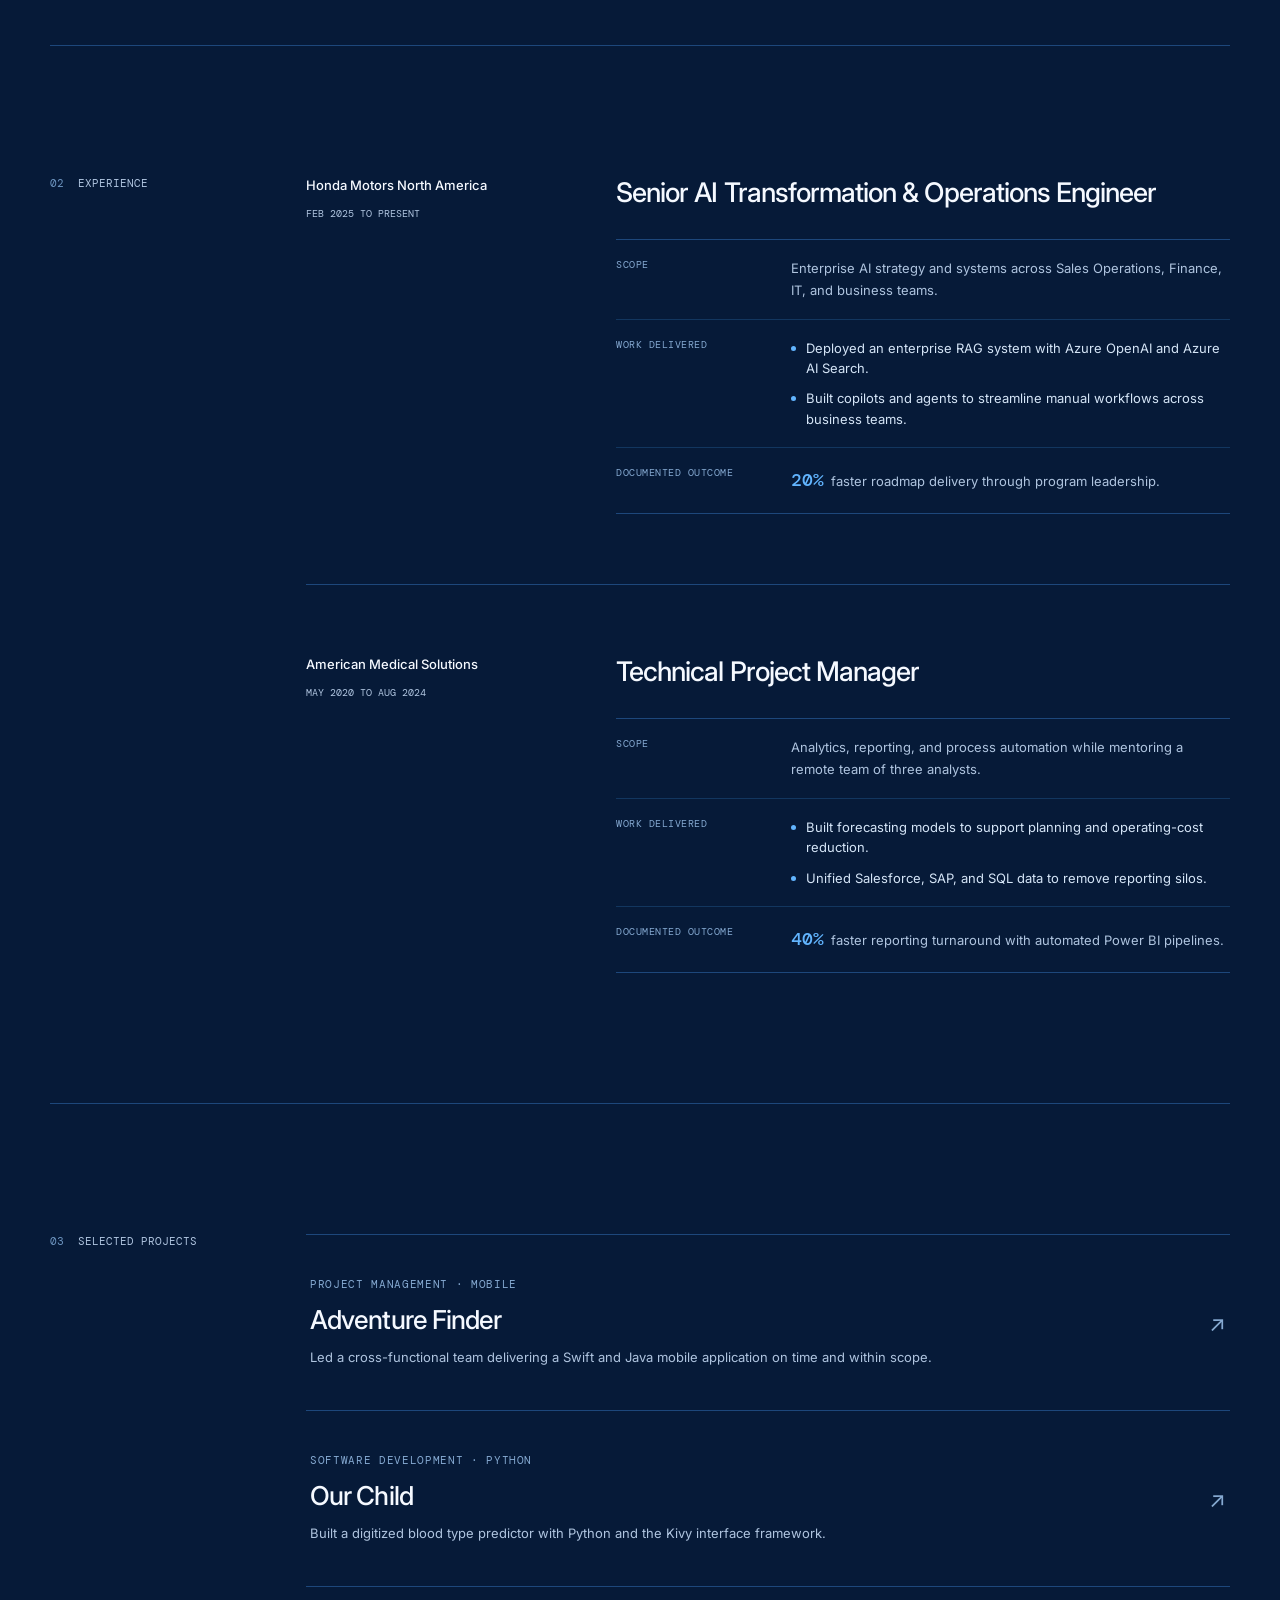
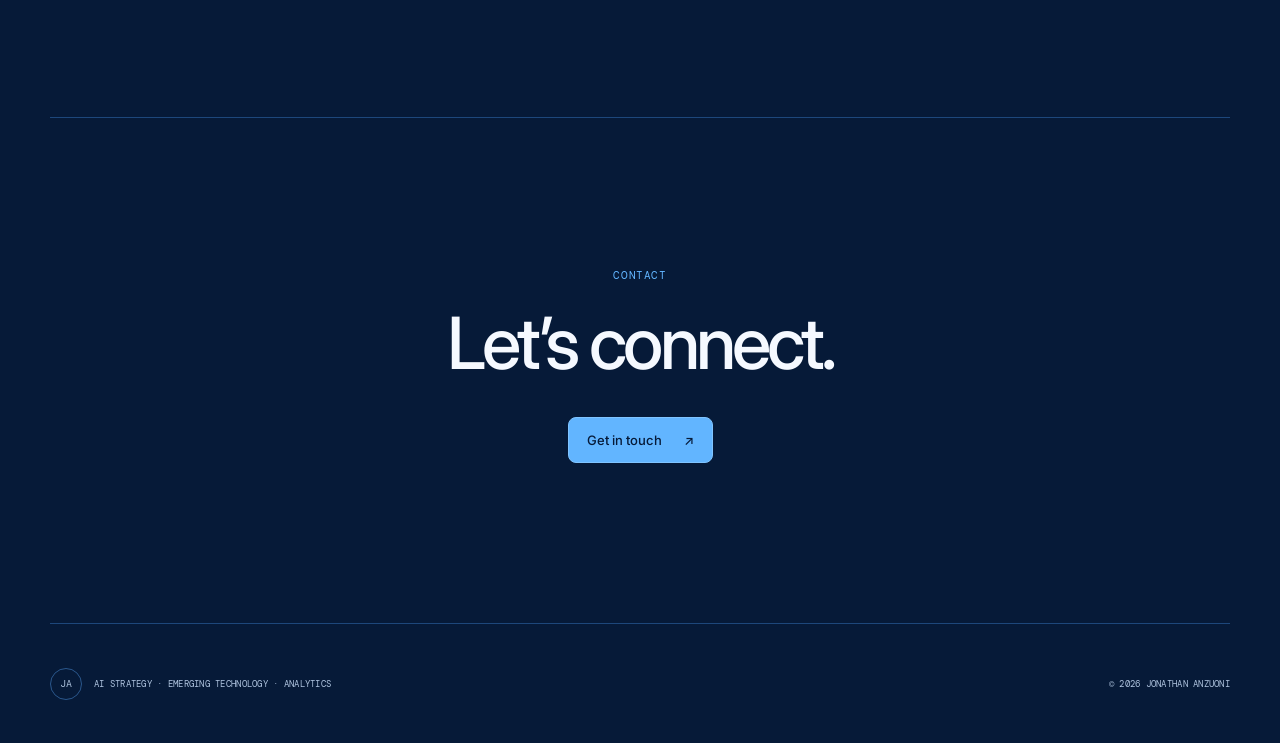
==== commit 014467bc: "Update technical project manager title" ====
--- a/index.html
+++ b/index.html
@@ -162,7 +162,7 @@
               <p>May 2020 to Aug 2024</p>
             </div>
             <div class="role-details">
-              <h2>Business Analyst</h2>
+              <h2>Technical Project Manager</h2>
               <div class="case-study">
                 <div>
                   <p class="case-label">Scope</p>
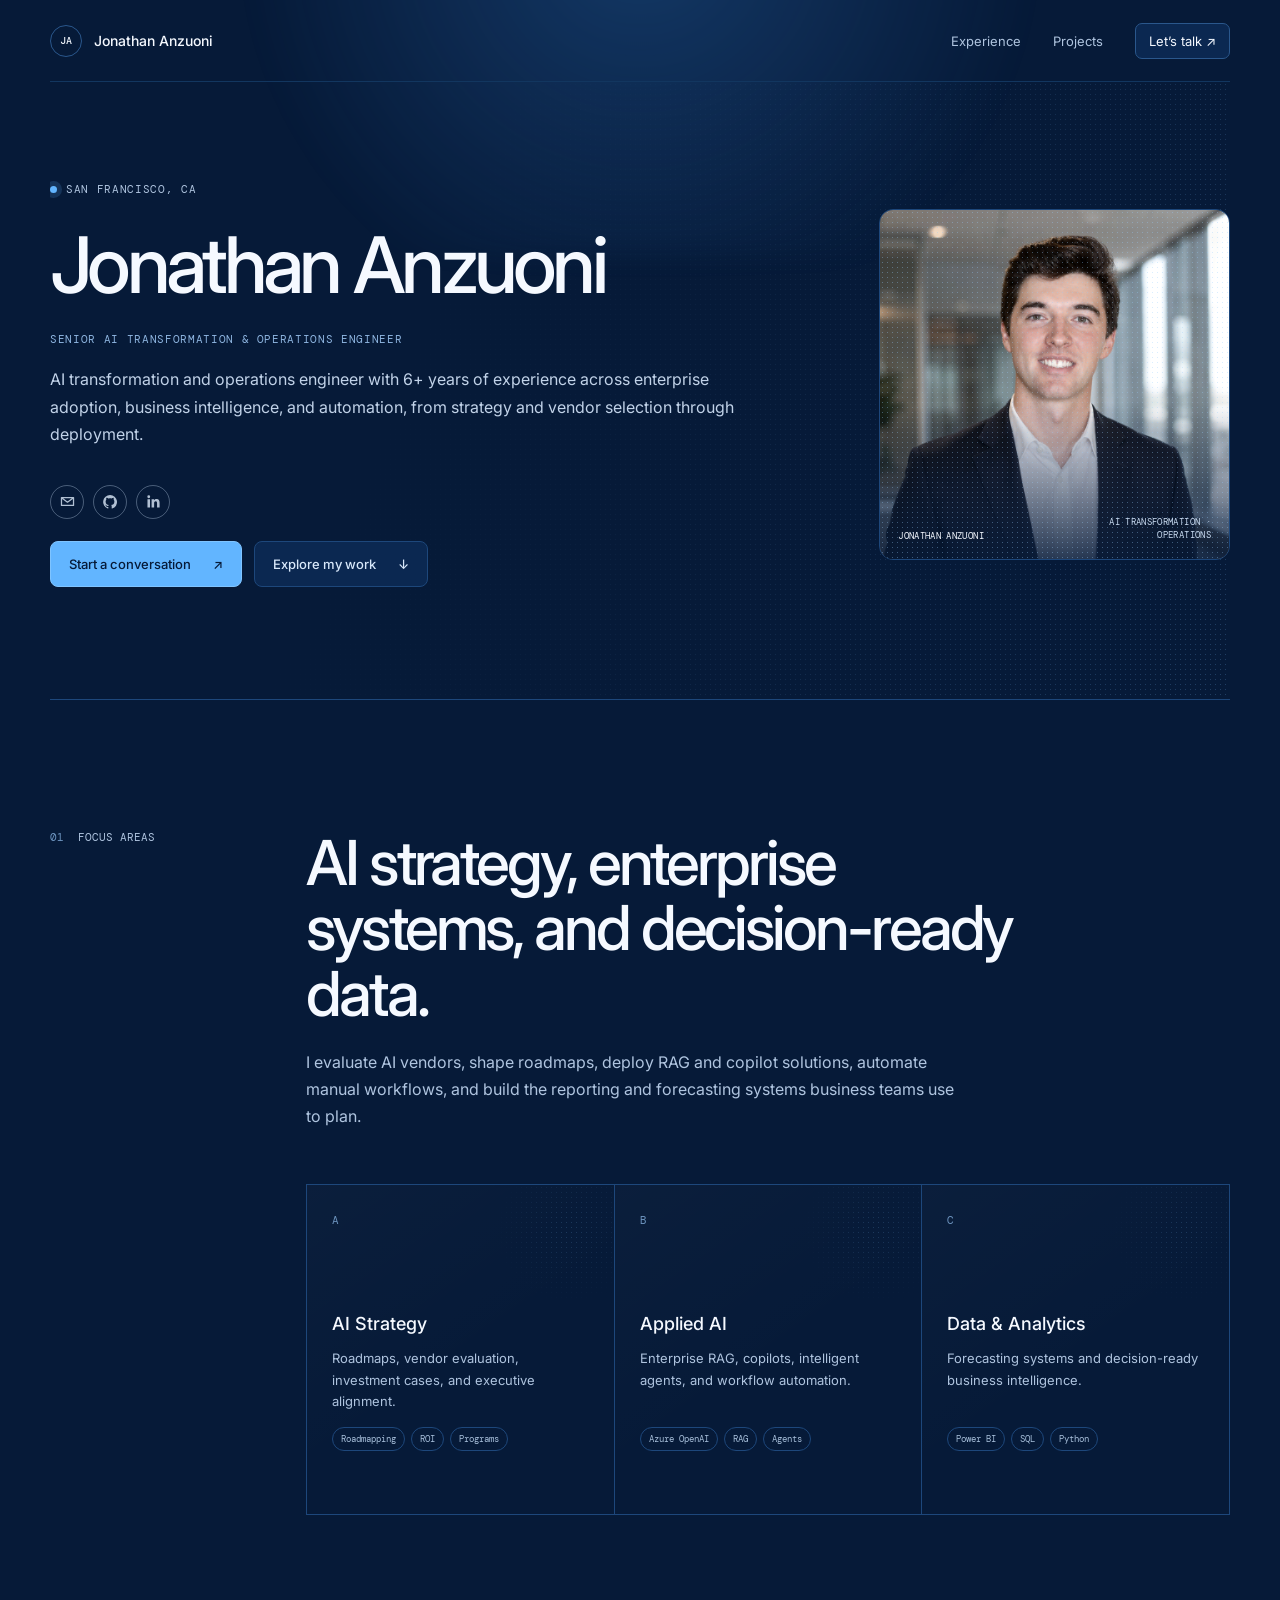
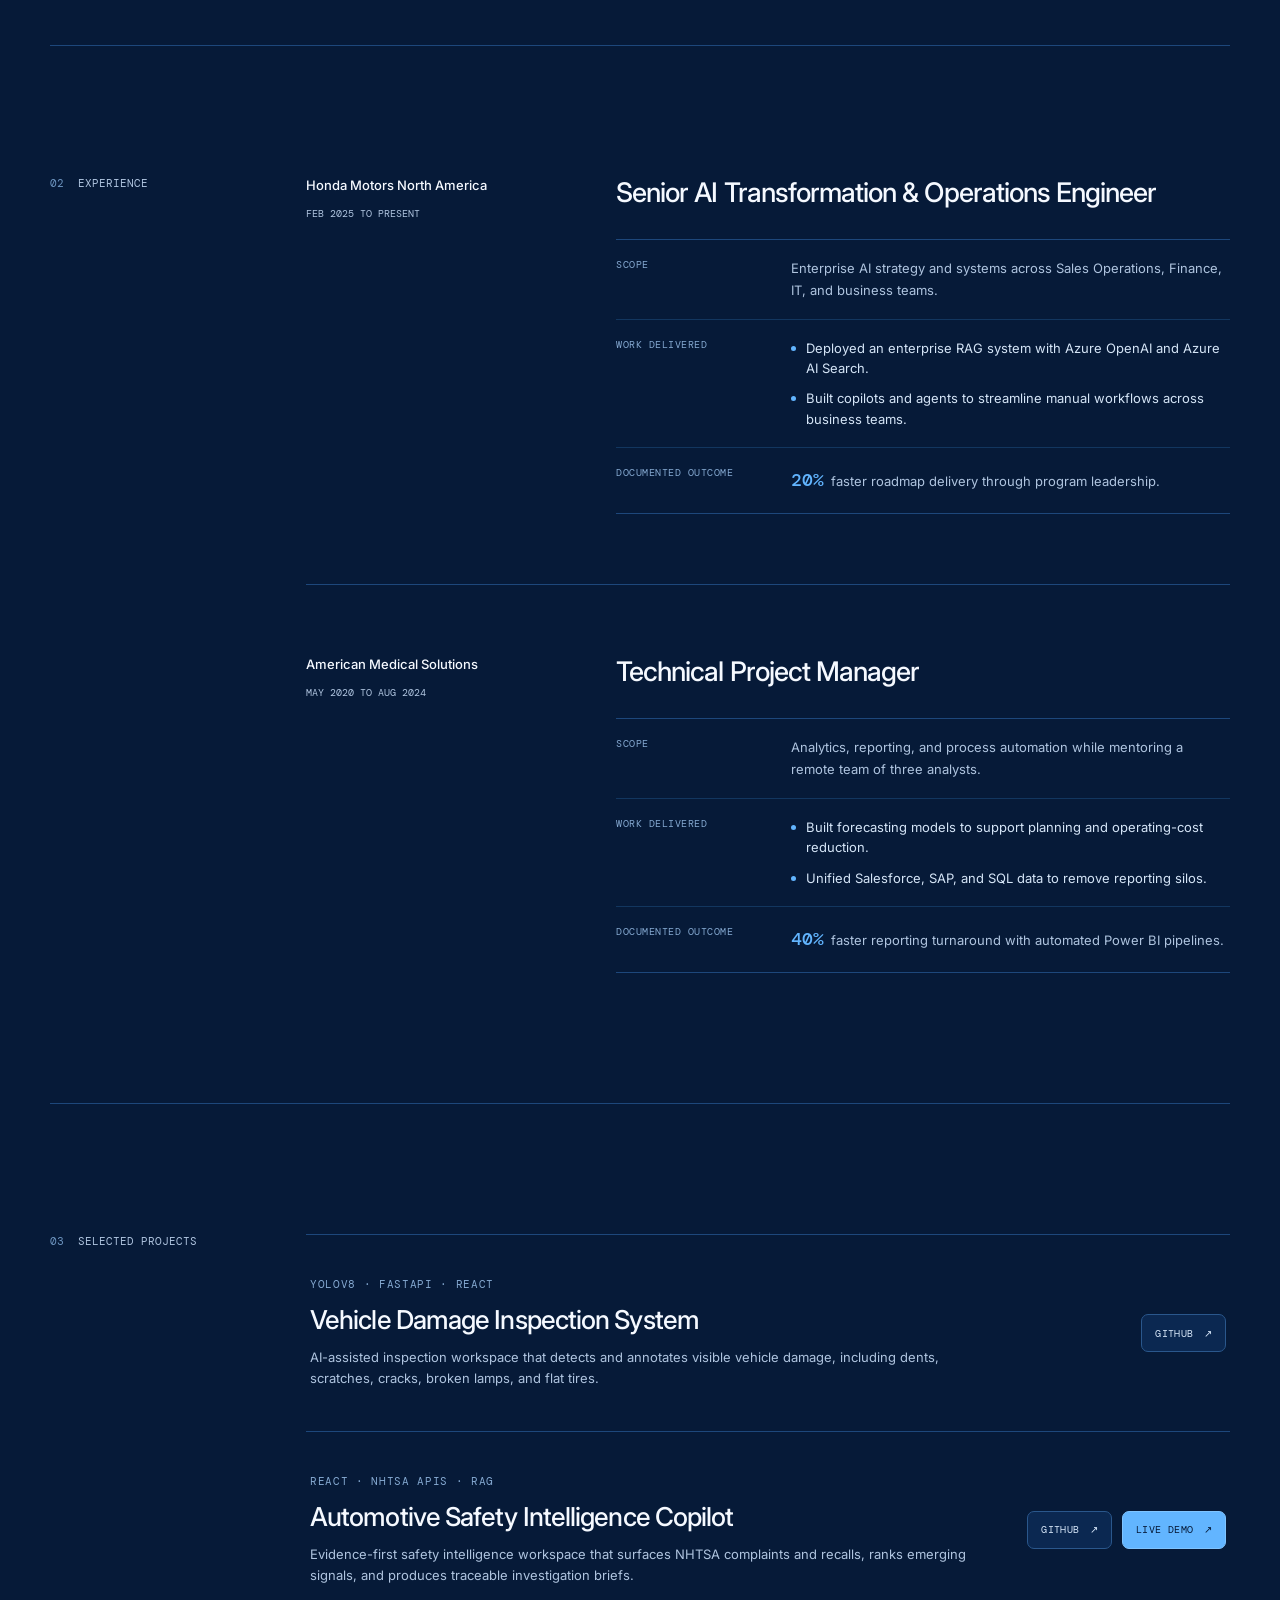
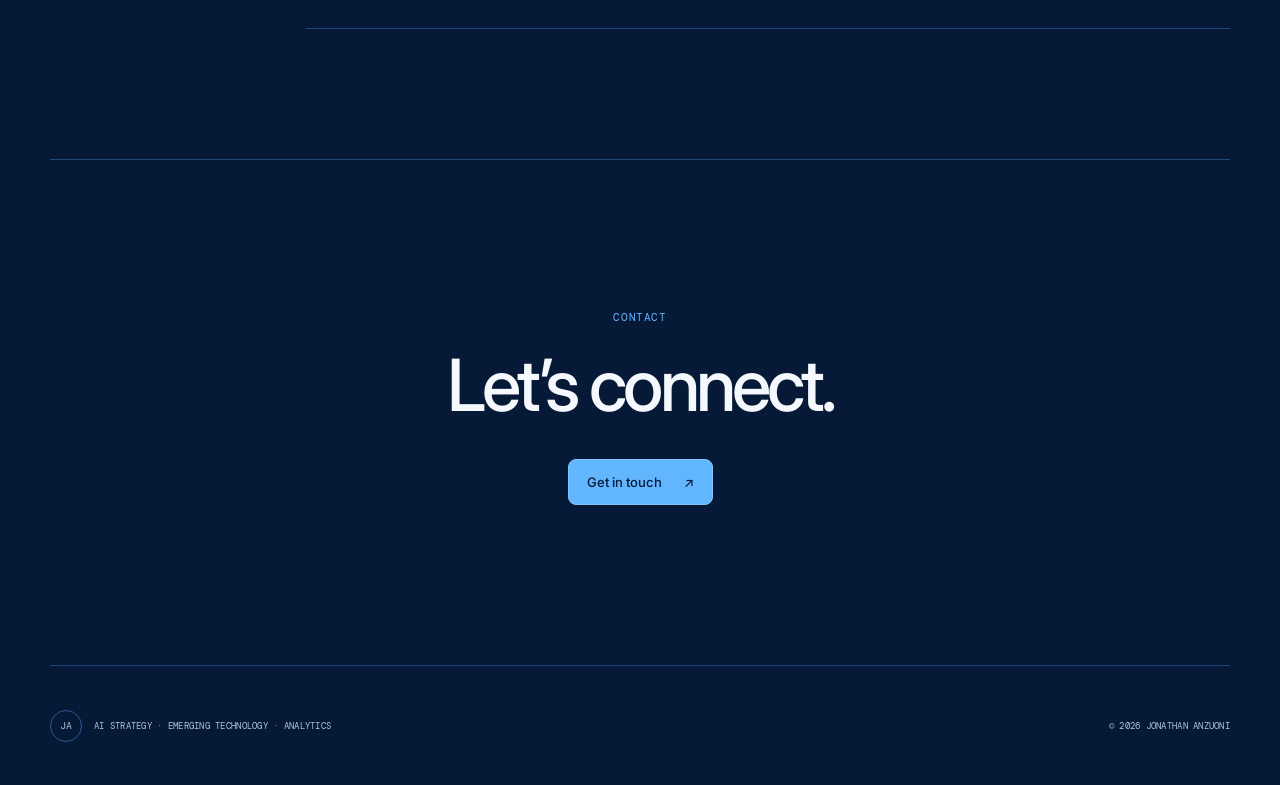
==== commit 86849225: "Update featured projects" ====
--- a/index.html
+++ b/index.html
@@ -192,22 +192,27 @@
         </div>
         <div class="section-body">
           <div class="project-list">
-            <a class="project" href="https://github.com/sf9393" target="_blank" rel="noreferrer" aria-label="View Jonathan Anzuoni's GitHub profile">
+            <article class="project">
               <div>
-                <p class="mono">Project management · Mobile</p>
-                <h2>Adventure Finder</h2>
-                <p>Led a cross-functional team delivering a Swift and Java mobile application on time and within scope.</p>
-              </div>
-              <span class="project-arrow" aria-hidden="true">↗</span>
-            </a>
-            <a class="project" href="https://github.com/sf9393" target="_blank" rel="noreferrer" aria-label="View Jonathan Anzuoni's GitHub profile">
+                <p class="mono">YOLOv8 · FastAPI · React</p>
+                <h2>Vehicle Damage Inspection System</h2>
+                <p>AI-assisted inspection workspace that detects and annotates visible vehicle damage, including dents, scratches, cracks, broken lamps, and flat tires.</p>
+              </div>
+              <div class="project-links" aria-label="Vehicle Damage Inspection System links">
+                <a href="https://github.com/sf9393/vehicle-damage-inspection-system" target="_blank" rel="noreferrer">GitHub <span aria-hidden="true">↗</span></a>
+              </div>
+            </article>
+            <article class="project">
               <div>
-                <p class="mono">Software development · Python</p>
-                <h2>Our Child</h2>
-                <p>Built a digitized blood type predictor with Python and the Kivy interface framework.</p>
-              </div>
-              <span class="project-arrow" aria-hidden="true">↗</span>
-            </a>
+                <p class="mono">React · NHTSA APIs · RAG</p>
+                <h2>Automotive Safety Intelligence Copilot</h2>
+                <p>Evidence-first safety intelligence workspace that surfaces NHTSA complaints and recalls, ranks emerging signals, and produces traceable investigation briefs.</p>
+              </div>
+              <div class="project-links" aria-label="Automotive Safety Intelligence Copilot links">
+                <a href="https://github.com/sf9393/automotive-safety-intelligence-copilot" target="_blank" rel="noreferrer">GitHub <span aria-hidden="true">↗</span></a>
+                <a class="project-demo" href="https://sf9393.github.io/automotive-safety-intelligence-copilot/" target="_blank" rel="noreferrer">Live demo <span aria-hidden="true">↗</span></a>
+              </div>
+            </article>
           </div>
         </div>
       </section>
--- a/styles.css
+++ b/styles.css
@@ -583,19 +583,12 @@
   gap: 30px;
   padding: 42px 4px;
   border-bottom: 1px solid var(--line);
-  cursor: pointer;
   transition: padding 180ms ease, background 180ms ease;
 }
 
-.project:hover,
-.project:focus-visible {
+.project:hover {
   padding-inline: 18px;
   background: linear-gradient(90deg, rgba(98, 181, 255, 0.12), transparent);
-}
-
-.project:focus-visible {
-  outline: 1px solid var(--accent);
-  outline-offset: 4px;
 }
 
 .project .mono {
@@ -618,9 +611,41 @@
   line-height: 1.6;
 }
 
-.project-arrow {
-  color: #85a9d1;
-  font-size: 22px;
+.project-links {
+  display: flex;
+  flex: none;
+  flex-wrap: wrap;
+  justify-content: flex-end;
+  gap: 10px;
+}
+
+.project-links a {
+  display: inline-flex;
+  align-items: center;
+  gap: 10px;
+  min-height: 38px;
+  padding: 0 13px;
+  border: 1px solid #2a578c;
+  border-radius: 7px;
+  background: #0b2851;
+  color: #d8e8fa;
+  font-family: "DM Mono", monospace;
+  font-size: 10px;
+  letter-spacing: 0.04em;
+  text-transform: uppercase;
+  transition: transform 180ms ease, border-color 180ms ease, background 180ms ease;
+}
+
+.project-links a:hover,
+.project-links a:focus-visible {
+  transform: translateY(-2px);
+  border-color: #7fc4ff;
+}
+
+.project-links .project-demo {
+  border-color: #7fc4ff;
+  background: #62b5ff;
+  color: #061a38;
 }
 
 .cta-section {
@@ -691,6 +716,15 @@
   .role {
     grid-template-columns: 1fr;
     gap: 24px;
+  }
+
+  .project {
+    align-items: flex-start;
+    flex-direction: column;
+  }
+
+  .project-links {
+    justify-content: flex-start;
   }
 
   .case-study > div {
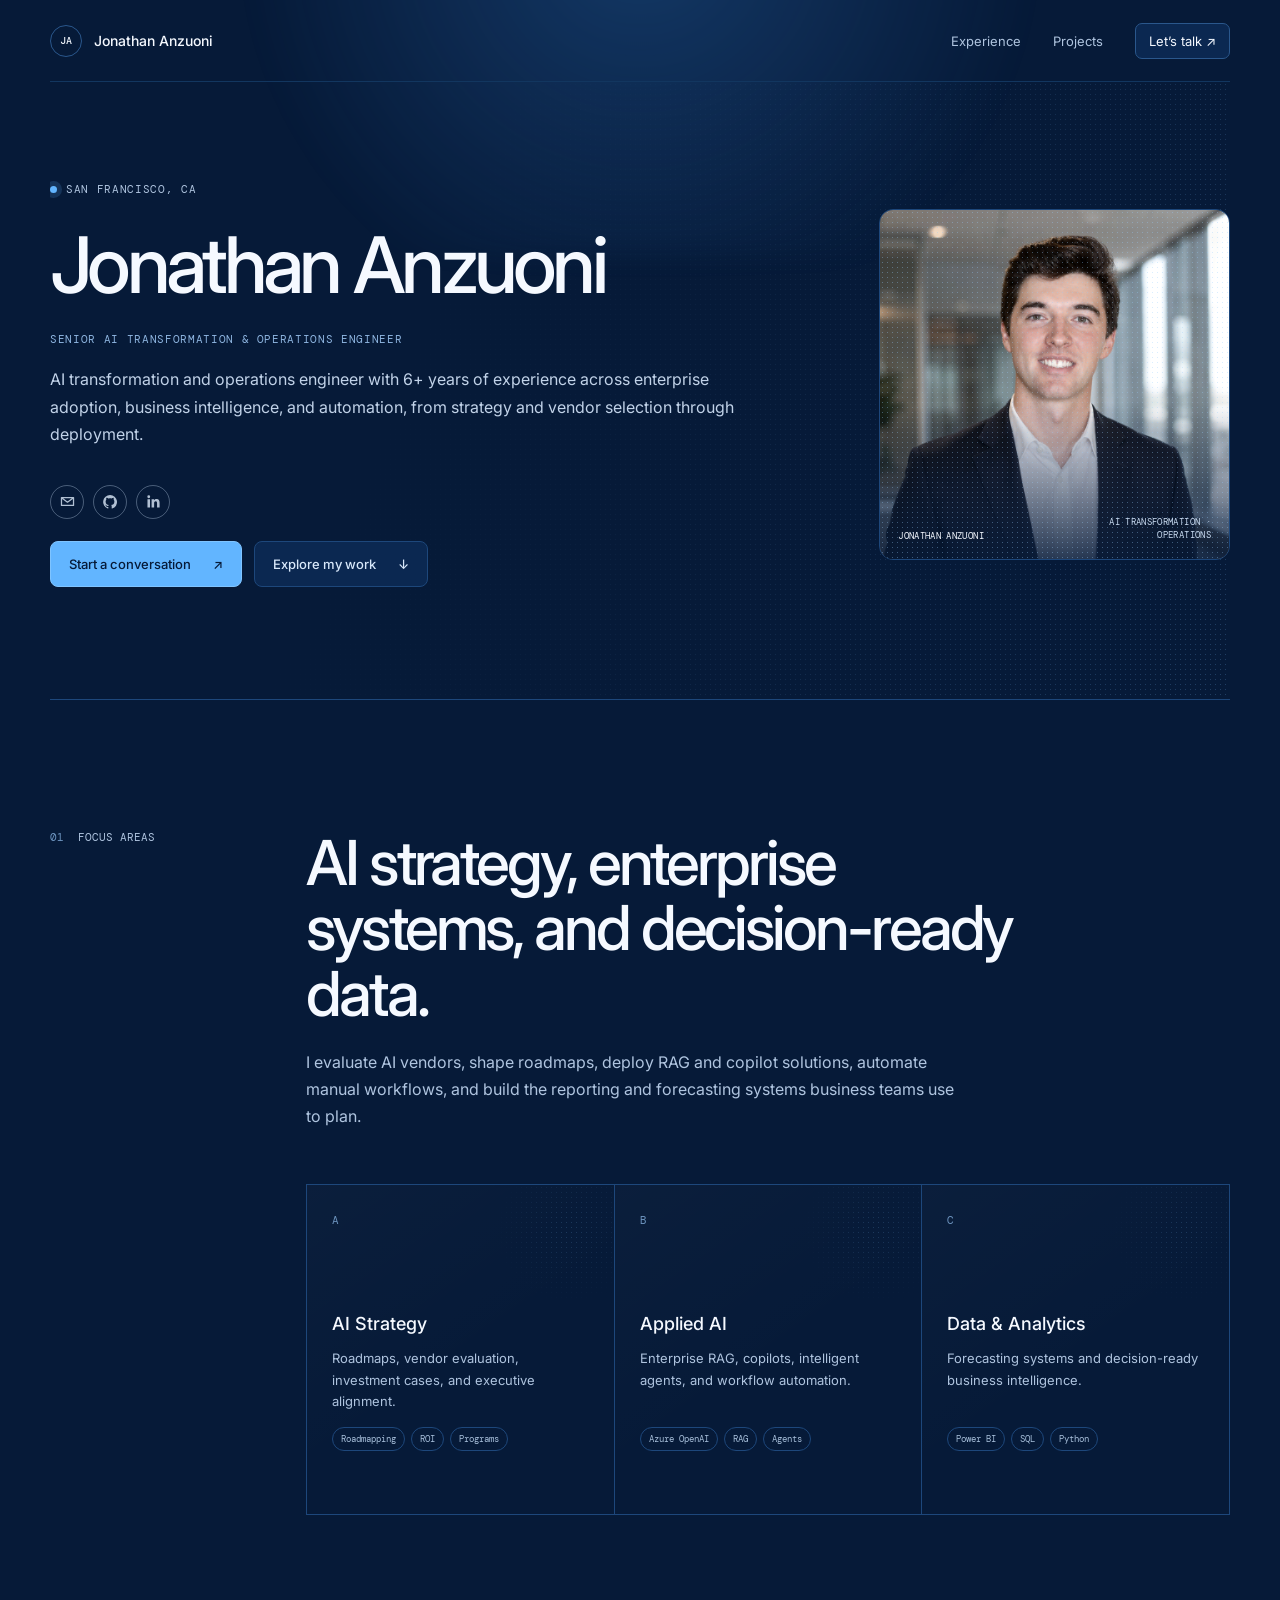
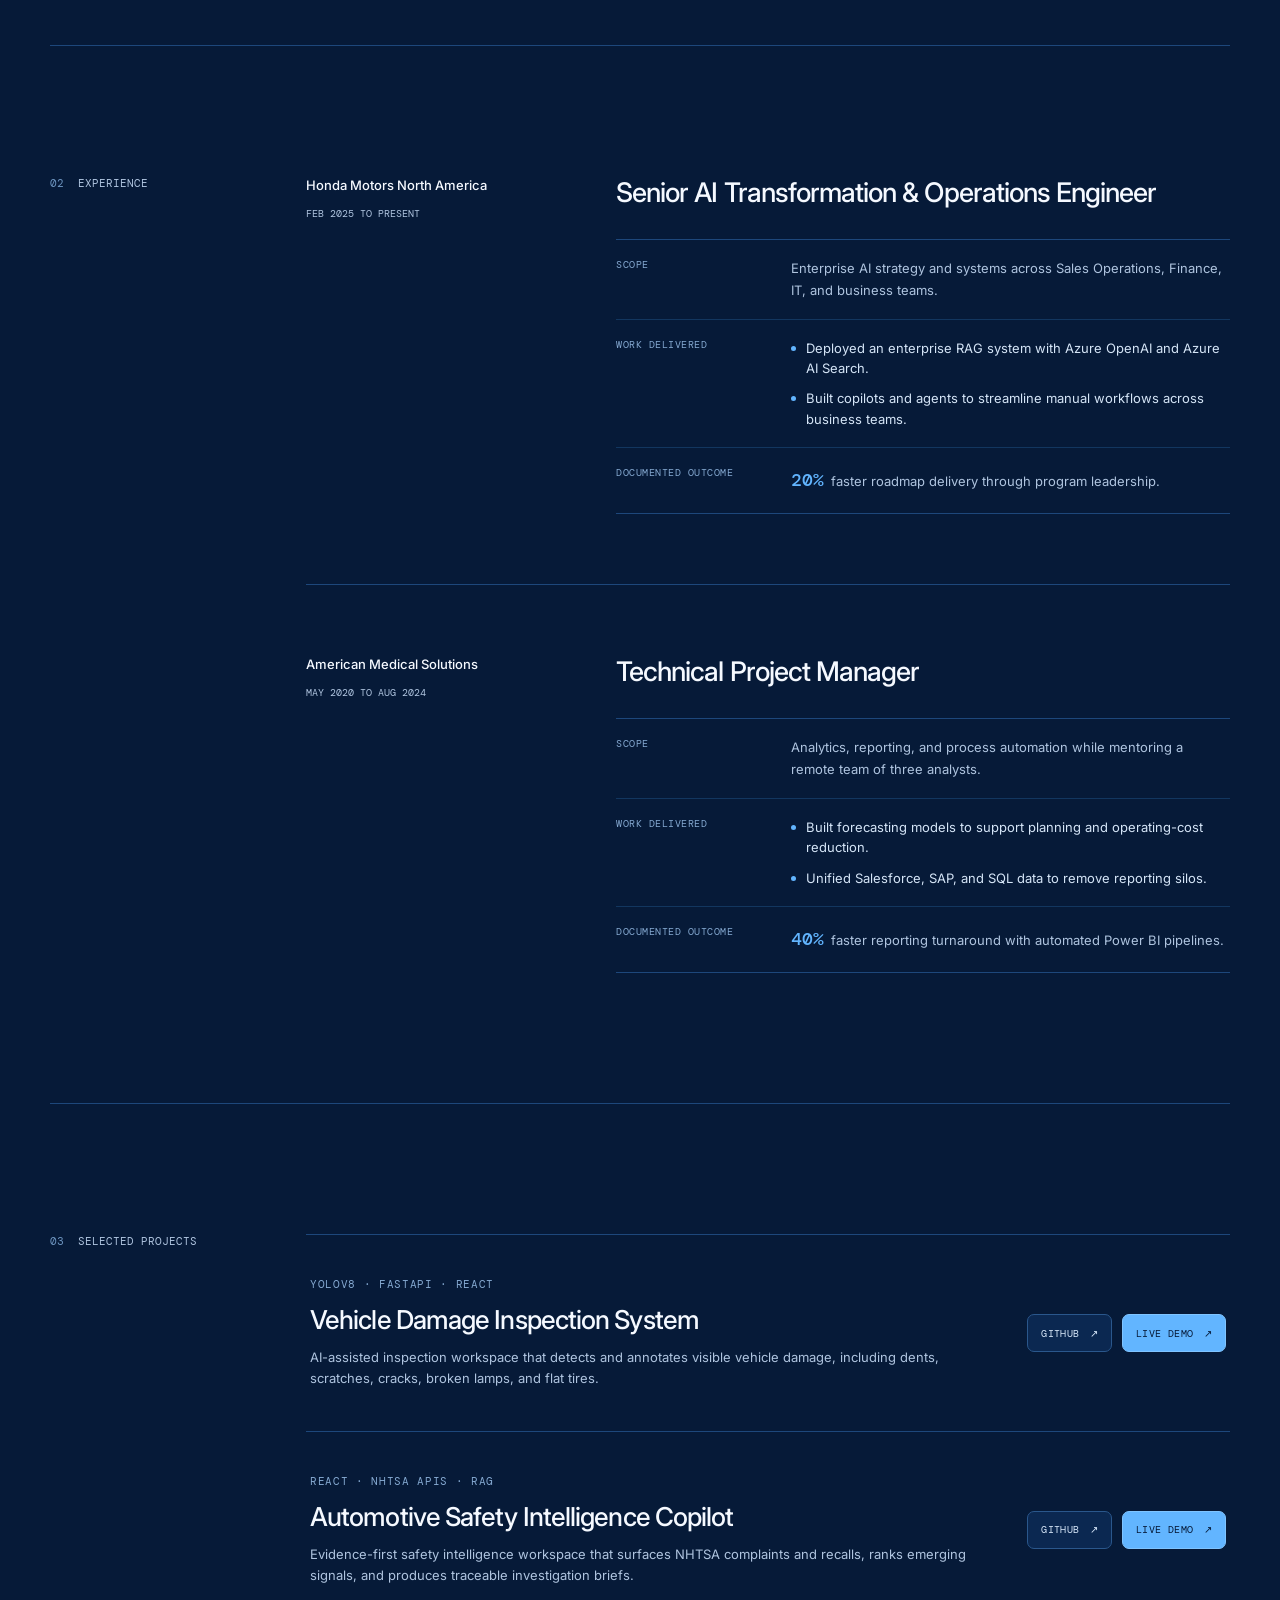
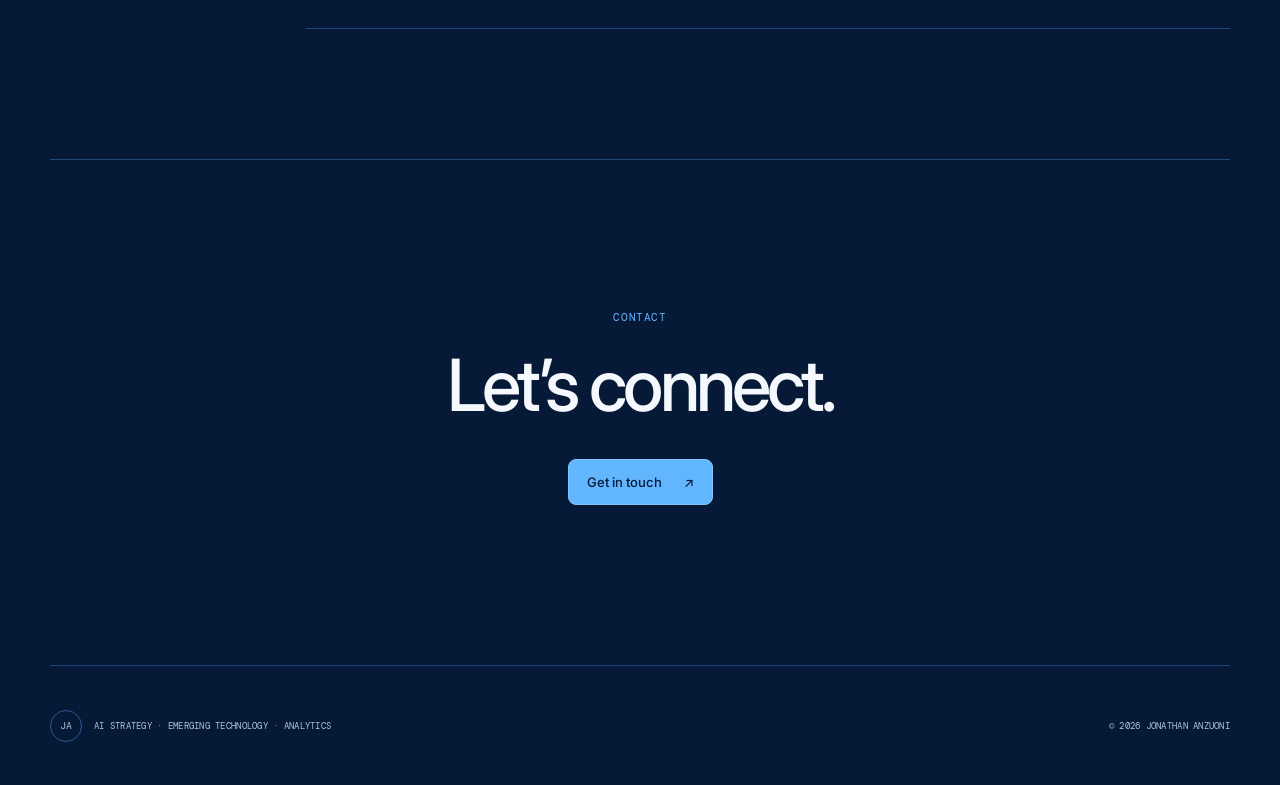
==== commit c8f1eb51: "Add vehicle inspection demo link" ====
--- a/index.html
+++ b/index.html
@@ -200,6 +200,7 @@
               </div>
               <div class="project-links" aria-label="Vehicle Damage Inspection System links">
                 <a href="https://github.com/sf9393/vehicle-damage-inspection-system" target="_blank" rel="noreferrer">GitHub <span aria-hidden="true">↗</span></a>
+                <a class="project-demo" href="https://sf9393.github.io/vehicle-damage-inspection-system/" target="_blank" rel="noreferrer">Live demo <span aria-hidden="true">↗</span></a>
               </div>
             </article>
             <article class="project">
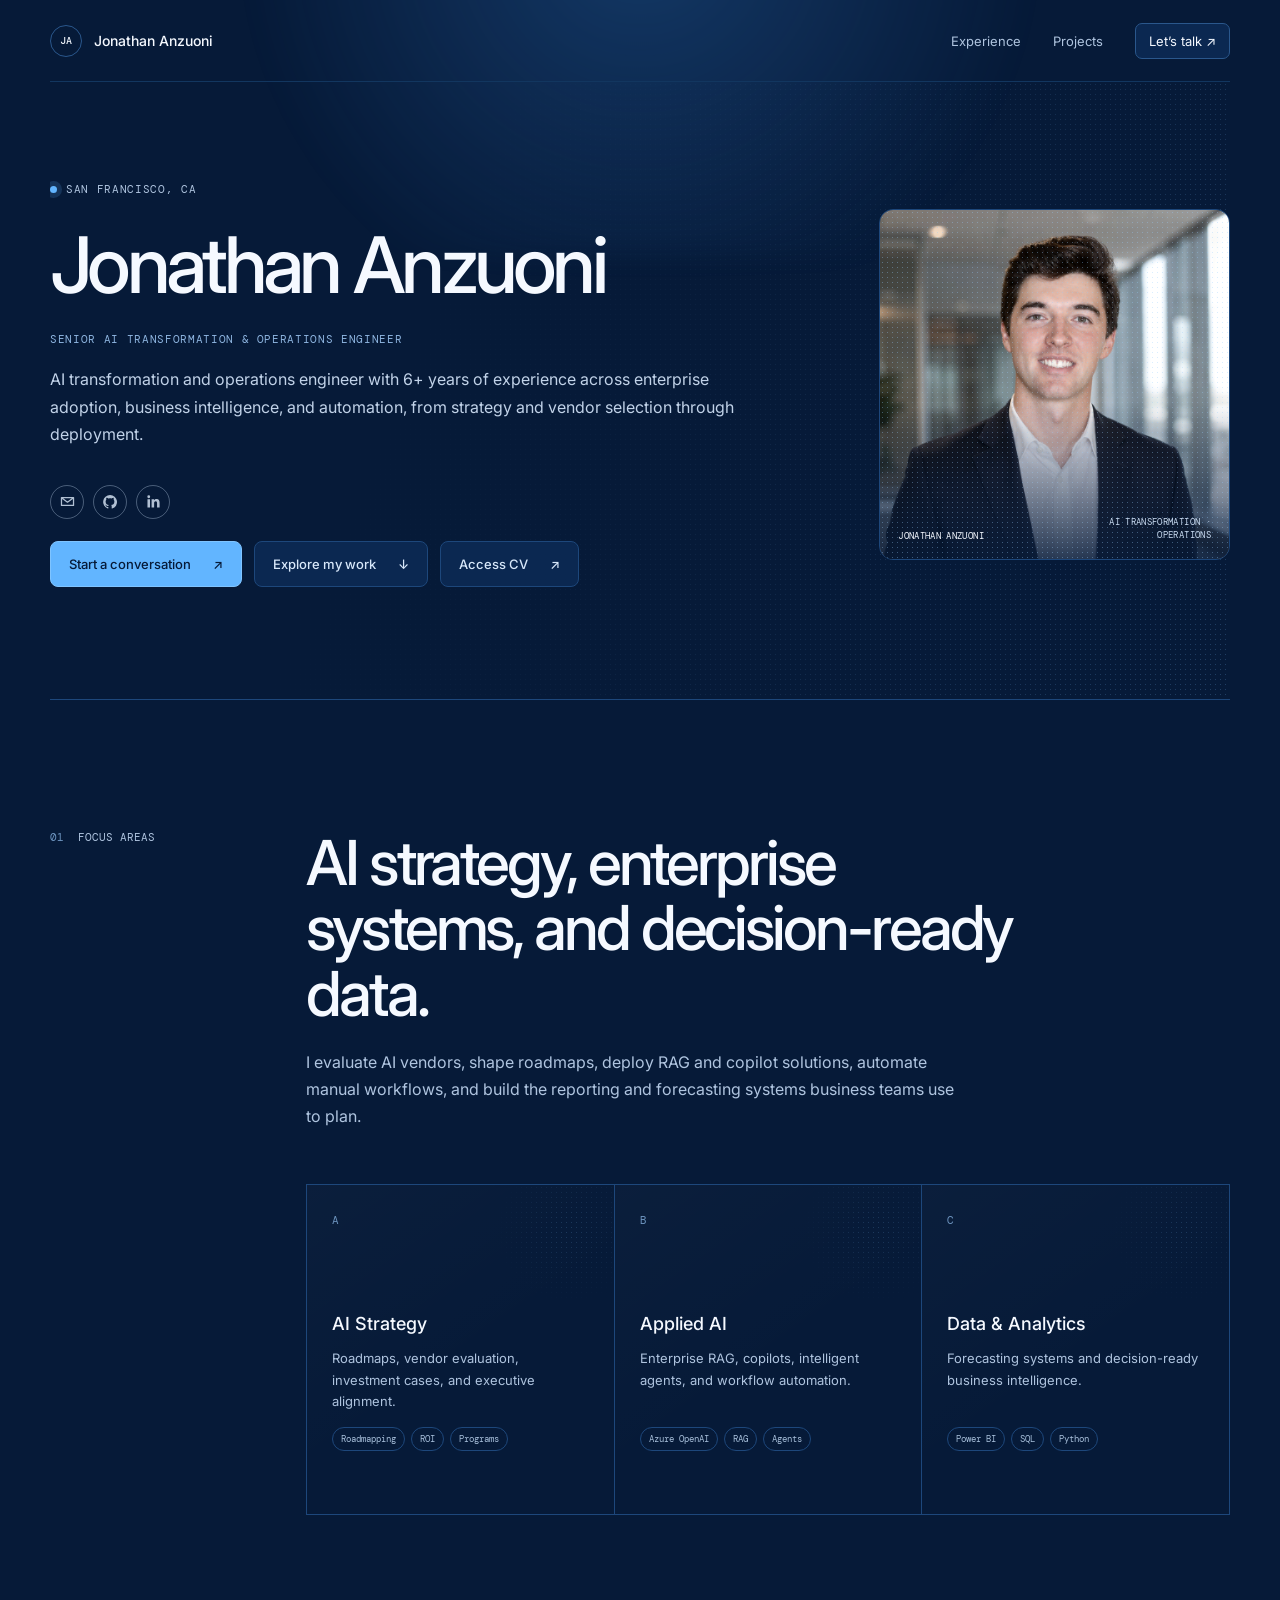
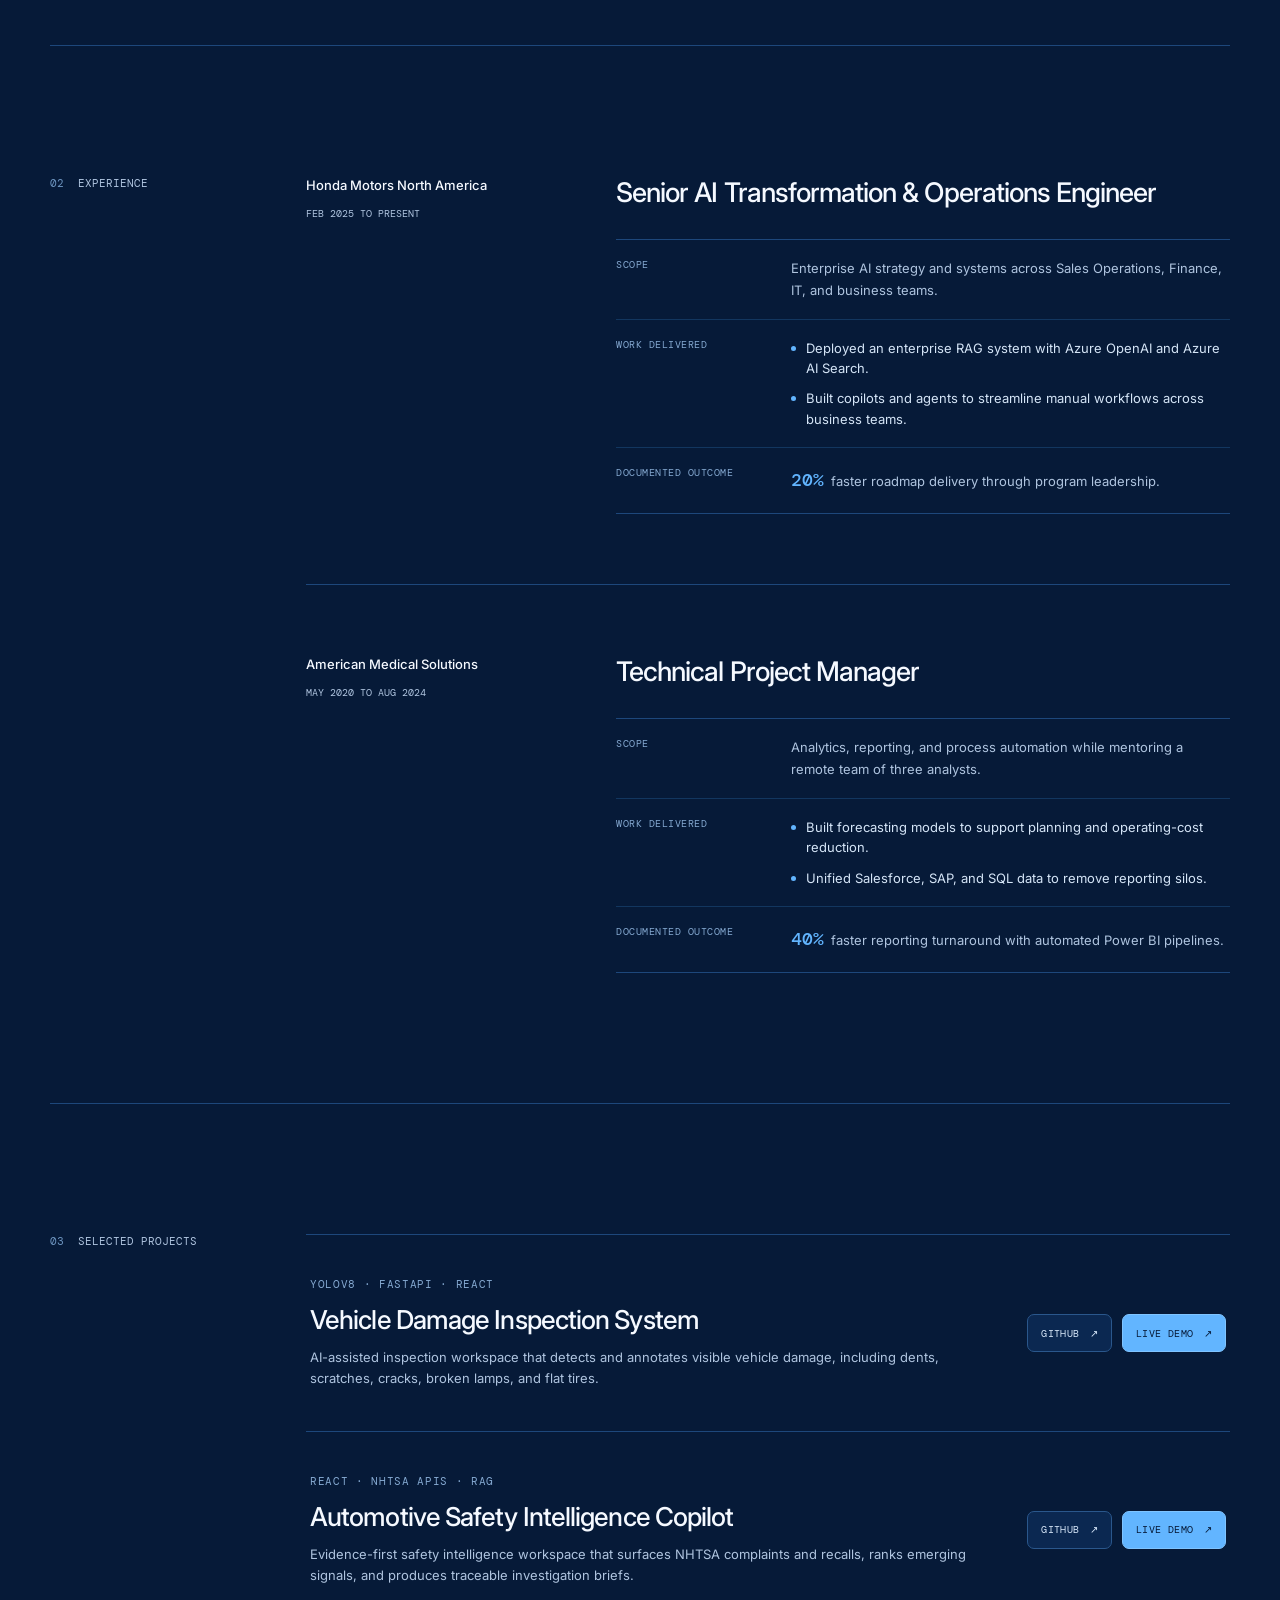
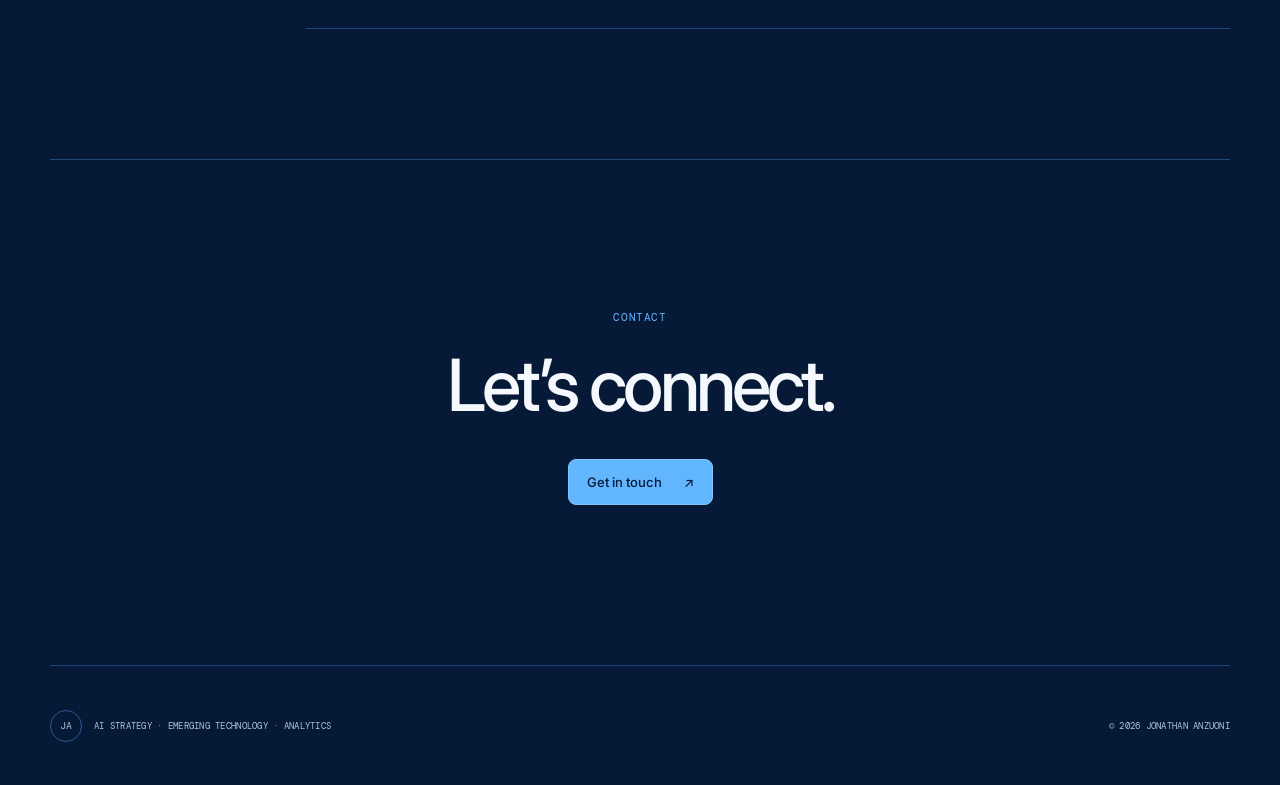
==== commit 0efceb80: "Add public CV route and website button" ====
--- a/index.html
+++ b/index.html
@@ -71,6 +71,7 @@
                 <span>↗</span>
               </a>
               <a class="button button-secondary" href="#work">Explore my work <span>↓</span></a>
+              <a class="button button-secondary" href="/cv">Access CV <span>↗</span></a>
             </div>
           </div>
           <figure class="hero-portrait">
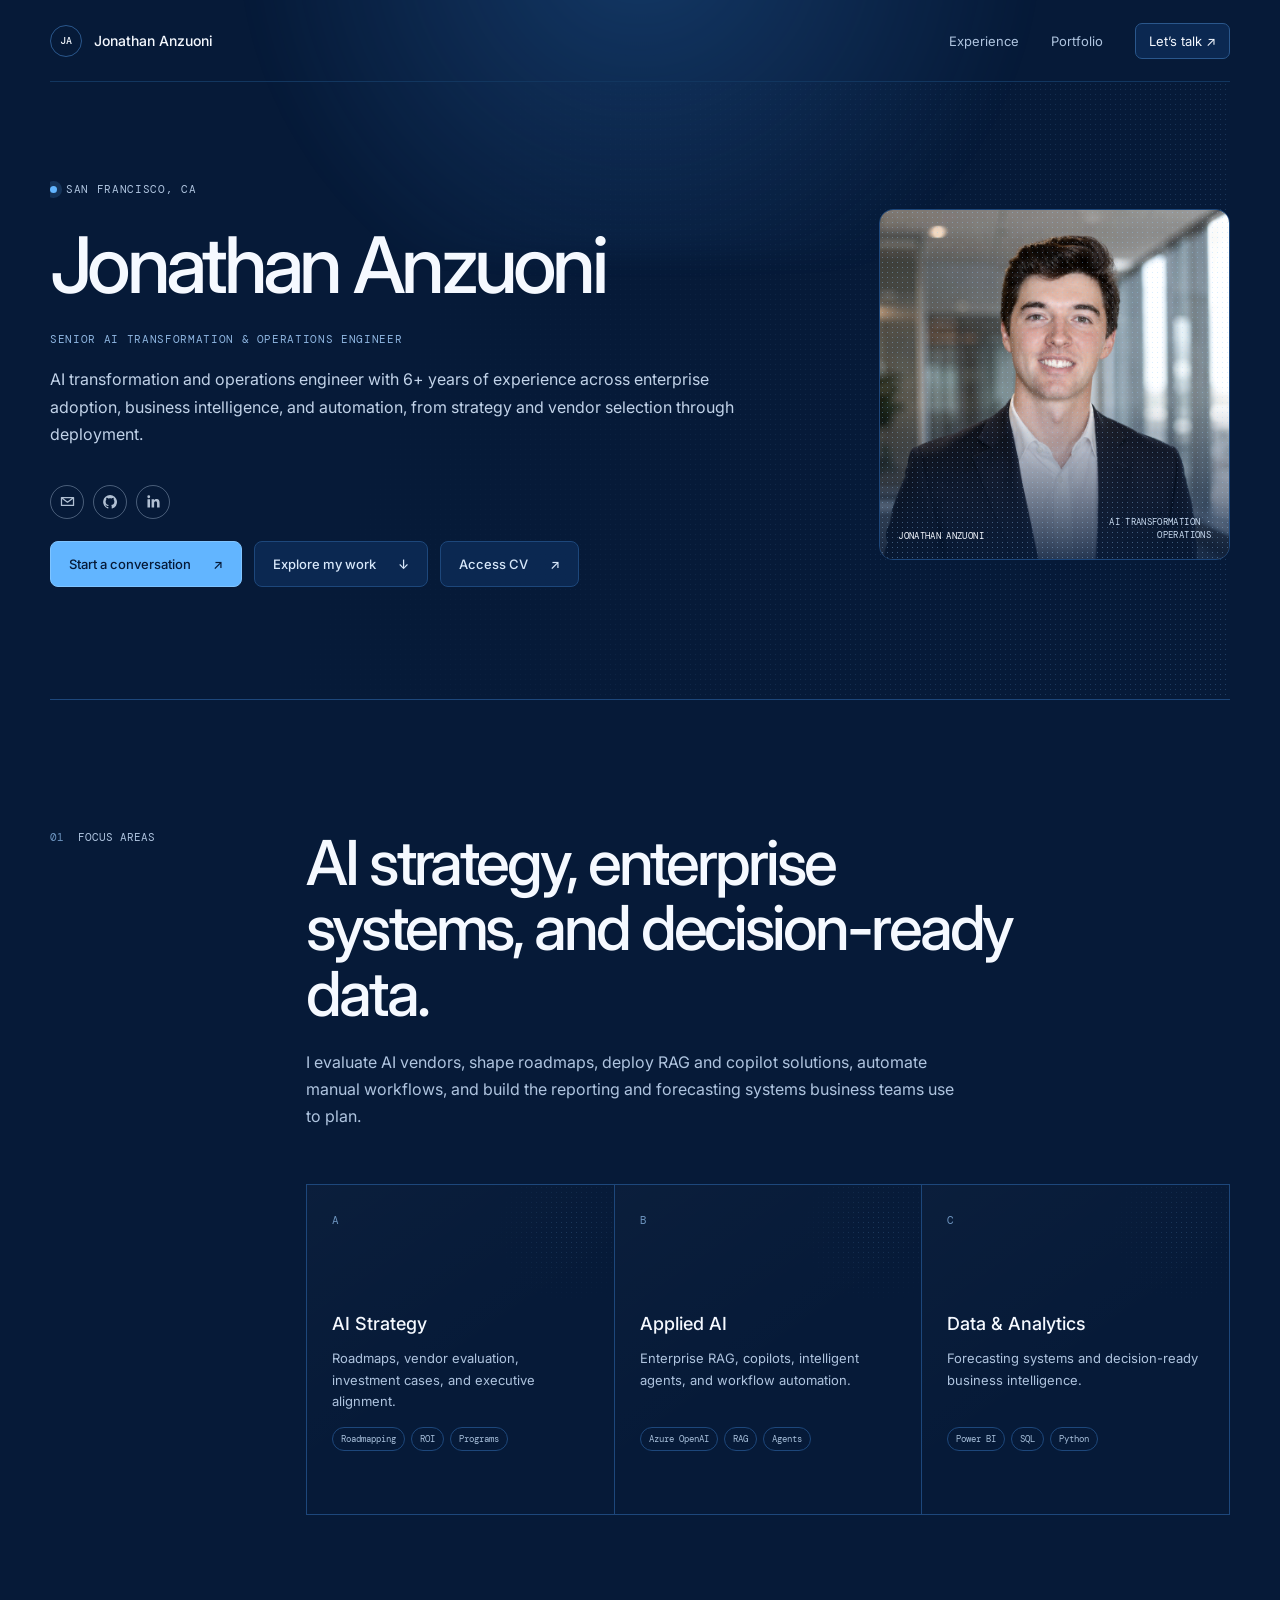
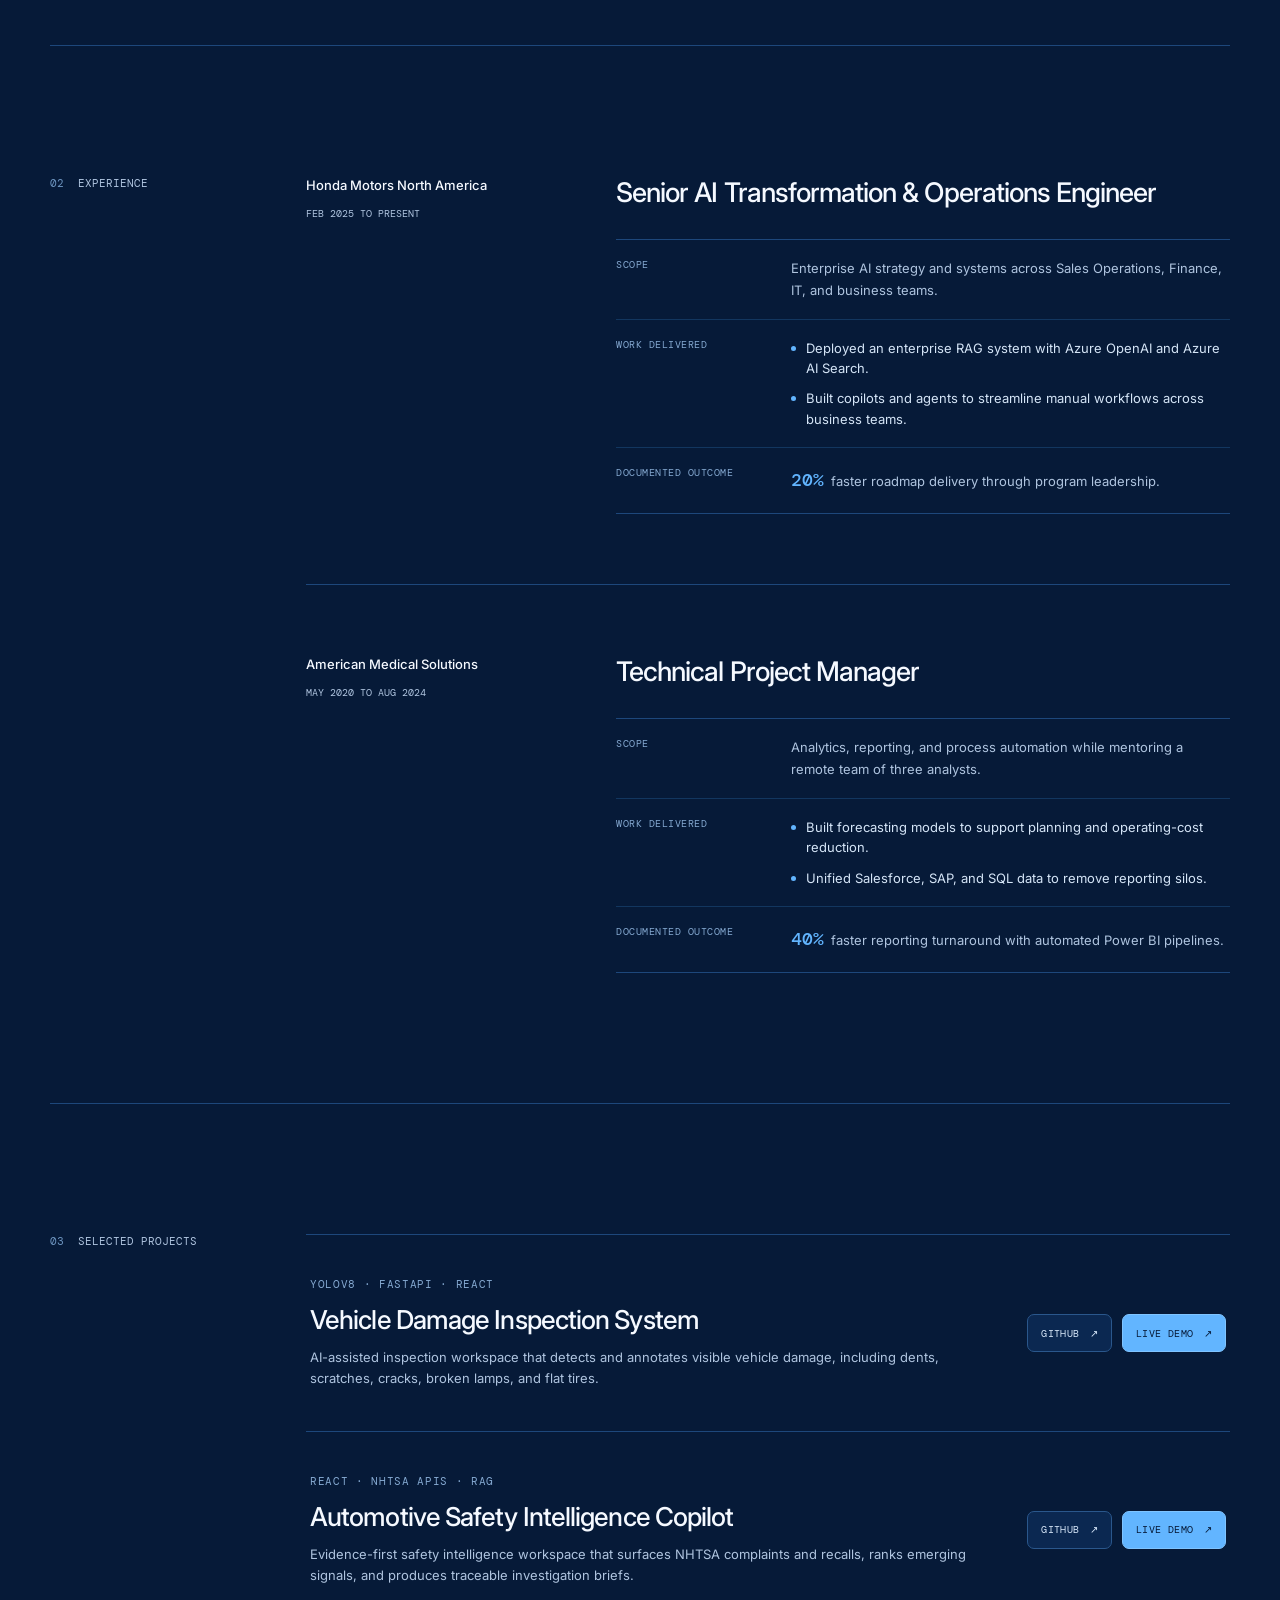
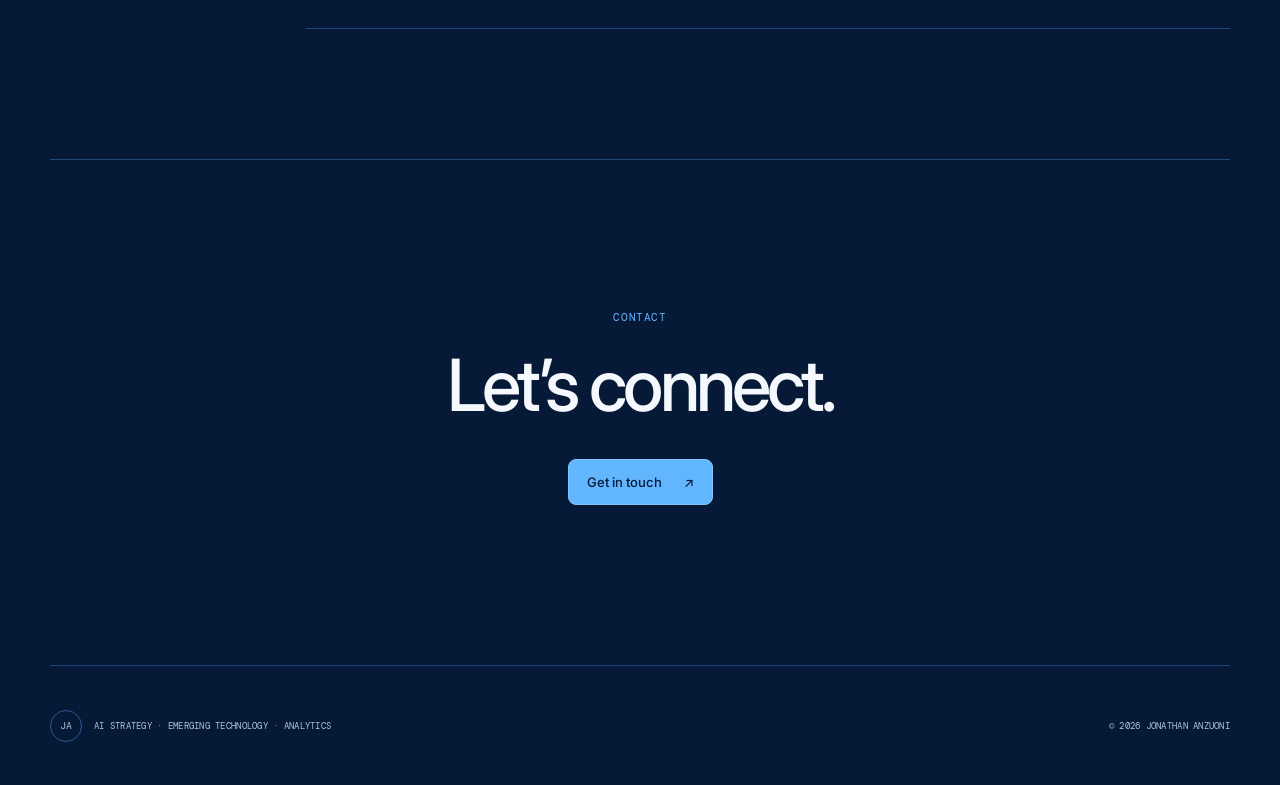
==== commit 4776e6c4: "Add portfolio page and publish profile shortlinks" ====
--- a/index.html
+++ b/index.html
@@ -34,7 +34,7 @@
       </a>
       <nav aria-label="Primary navigation">
         <a href="#work">Experience</a>
-        <a href="#projects">Projects</a>
+        <a class="nav-portfolio" href="/portfolio">Portfolio</a>
         <a class="nav-cta" href="mailto:janzuoni1@gmail.com">Let’s talk <span>↗</span></a>
       </nav>
     </header>
--- a/styles.css
+++ b/styles.css
@@ -648,6 +648,111 @@
   color: #061a38;
 }
 
+.portfolio-hero {
+  padding: 112px 0 92px;
+}
+
+.portfolio-hero h1 {
+  max-width: 920px;
+}
+
+.portfolio-hero .hero-copy {
+  max-width: 720px;
+  margin-bottom: 0;
+}
+
+.portfolio-grid {
+  display: grid;
+  gap: 28px;
+  padding: 92px 0 120px;
+}
+
+.portfolio-card {
+  position: relative;
+  display: grid;
+  grid-template-columns: minmax(0, 1fr) minmax(280px, 0.55fr);
+  gap: clamp(40px, 7vw, 90px);
+  overflow: hidden;
+  padding: clamp(34px, 5vw, 62px);
+  border: 1px solid var(--line);
+  border-radius: 16px;
+  background: linear-gradient(145deg, rgba(98, 181, 255, 0.09), rgba(10, 35, 72, 0.45));
+}
+
+.portfolio-card::after {
+  position: absolute;
+  top: -60px;
+  right: -50px;
+  width: 280px;
+  height: 280px;
+  background-image: radial-gradient(rgba(128, 194, 255, 0.48) 0.72px, transparent 0.9px);
+  background-size: 5px 5px;
+  content: "";
+  mask-image: radial-gradient(circle, #000 0%, transparent 70%);
+  opacity: 0.45;
+  pointer-events: none;
+}
+
+.portfolio-card > * {
+  position: relative;
+  z-index: 1;
+}
+
+.portfolio-card .mono {
+  margin-bottom: 18px;
+  color: #8fbae8;
+}
+
+.portfolio-card h2 {
+  max-width: 660px;
+  margin-bottom: 18px;
+  font-size: clamp(32px, 4vw, 52px);
+  font-weight: 500;
+  line-height: 1.05;
+  letter-spacing: -0.045em;
+}
+
+.portfolio-card-copy > p:last-of-type {
+  max-width: 660px;
+  margin-bottom: 30px;
+  color: var(--muted);
+  font-size: 15px;
+  line-height: 1.72;
+}
+
+.portfolio-details {
+  display: grid;
+  align-content: center;
+  gap: 22px;
+  margin: 0;
+}
+
+.portfolio-detail {
+  padding-bottom: 22px;
+  border-bottom: 1px solid var(--line);
+}
+
+.portfolio-detail:last-child {
+  padding-bottom: 0;
+  border-bottom: 0;
+}
+
+.portfolio-detail dt {
+  margin-bottom: 8px;
+  color: #84a8d0;
+  font-family: "DM Mono", monospace;
+  font-size: 10px;
+  letter-spacing: 0.05em;
+  text-transform: uppercase;
+}
+
+.portfolio-detail dd {
+  margin: 0;
+  color: #d5e5f7;
+  font-size: 13px;
+  line-height: 1.6;
+}
+
 .cta-section {
   padding: 150px 0 160px;
   text-align: center;
@@ -730,6 +835,10 @@
   .case-study > div {
     grid-template-columns: 1fr;
     gap: 8px;
+  }
+
+  .portfolio-card {
+    grid-template-columns: 1fr;
   }
 }
 
@@ -745,12 +854,12 @@
   }
 
   .brand > span:last-child,
-  nav > a:not(.nav-cta) {
+  nav > a:not(.nav-cta):not(.nav-portfolio) {
     display: none;
   }
 
   nav {
-    gap: 0;
+    gap: 14px;
   }
 
   .hero {
@@ -807,6 +916,18 @@
 
   .hero-layout {
     gap: 42px;
+  }
+
+  .portfolio-hero {
+    padding: 72px 0 64px;
+  }
+
+  .portfolio-grid {
+    padding: 64px 0 88px;
+  }
+
+  .portfolio-card {
+    padding: 28px 22px;
   }
 
   .hero-portrait {
